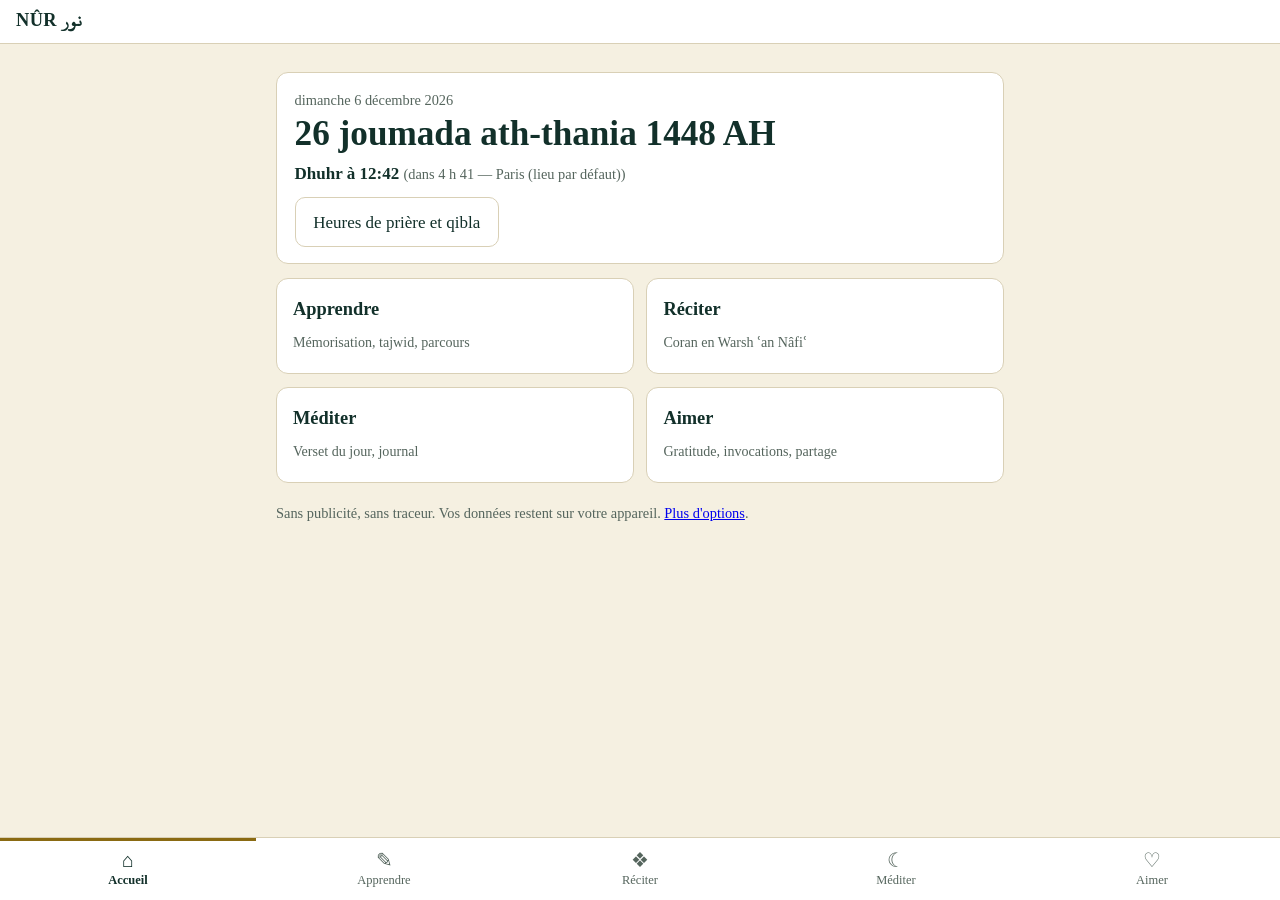
==== index.html @ 9623cd4d "Add files via upload" ====
<!DOCTYPE html>
<html lang="fr" data-theme="auto">
<head>
<meta charset="utf-8">
<meta name="viewport" content="width=device-width, initial-scale=1, viewport-fit=cover">
<title>NÛR — نور</title>
<meta name="description" content="NÛR : Coran en Warsh ʿan Nāfiʿ, heures de prière, mémorisation et dévotion. Sans publicité.">
<meta name="theme-color" content="#0B241D">
<link rel="manifest" href="manifest.webmanifest">
<link rel="icon" href="icon-192.png">
<link rel="apple-touch-icon" href="apple-touch-icon.png">
<meta name="apple-mobile-web-app-capable" content="yes">
<meta name="mobile-web-app-capable" content="yes">
<meta name="apple-mobile-web-app-title" content="NÛR">
<link rel="stylesheet" href="styles.css">
</head>
<body>
<a class="skip" href="#main">Aller au contenu</a>
<header class="top" id="top">
  <button class="iconbtn" id="back" aria-label="Retour" hidden>&#8592;</button>
  <h1 id="title">NÛR <span class="ar" aria-hidden="true">نور</span></h1>
  <span class="net" id="net" role="status"></span>
</header>
<main id="main" tabindex="-1"></main>
<nav class="tabs" id="tabs" aria-label="Navigation principale"></nav>
<div id="toast" role="status" aria-live="polite"></div>
<script src="prayer.js"></script>
<script src="app.js"></script>
</body>
</html>
---- styles.css ----
@font-face {
  font-family: "KFGQPC Warsh";
  src: url("KFGQPC-Warsh-Uthmanic.ttf") format("truetype");
  font-display: swap;
}
:root {
  --bg: #F5F0E1; --panel: #FFFFFF; --ink: #12302A; --muted: #55655D; --line: #D9D0B6;
  --accent: #0F4C3A; --gold: #8A6A12; --onaccent: #F5F0E1; --soft: #EDE6CE; --danger: #9B2C2C;
  --fs: 1;
  color-scheme: light dark;
}
@media (prefers-color-scheme: dark) {
  :root[data-theme="auto"] {
    --bg: #0B241D; --panel: #12372C; --ink: #F3EBD3; --muted: #A9B8AE; --line: #2B5A4A;
    --accent: #C9A24B; --gold: #C9A24B; --onaccent: #0B241D; --soft: #18443A; --danger: #F0A0A0;
  }
}
:root[data-theme="dark"] {
  --bg: #0B241D; --panel: #12372C; --ink: #F3EBD3; --muted: #A9B8AE; --line: #2B5A4A;
  --accent: #C9A24B; --gold: #C9A24B; --onaccent: #0B241D; --soft: #18443A; --danger: #F0A0A0;
}
:root[data-theme="contrast"] {
  --bg: #000; --panel: #000; --ink: #FFF; --muted: #E6E6E6; --line: #FFF;
  --accent: #FFD700; --gold: #FFD700; --onaccent: #000; --soft: #1A1A1A; --danger: #FF9090;
}
*, *::before, *::after { box-sizing: border-box; }
html { -webkit-text-size-adjust: 100%; scroll-padding-top: calc(env(safe-area-inset-top, 0px) + 64px); }
body {
  margin: 0; background: var(--bg); color: var(--ink);
  font-family: "Source Serif 4", Georgia, "Times New Roman", serif;
  font-size: calc(17px * var(--fs)); line-height: 1.6;
  padding-top: calc(env(safe-area-inset-top, 0px) + 56px);
  padding-bottom: calc(env(safe-area-inset-bottom, 0px) + 72px);
}
.skip { position: absolute; left: -999px; top: 0; background: var(--accent); color: var(--onaccent); padding: .6rem 1rem; z-index: 100; }
.skip:focus { left: 0; }
.top {
  position: fixed; top: 0; left: 0; right: 0; z-index: 20;
  display: flex; align-items: center; gap: .5rem;
  padding: calc(env(safe-area-inset-top, 0px) + .4rem) 1rem .4rem;
  background: var(--panel); border-bottom: 1px solid var(--line);
}
.top h1 { font-size: 1.15rem; margin: 0; flex: 1; font-weight: 600; letter-spacing: .02em; }
.top .ar, .ar { font-family: "KFGQPC Warsh", "Amiri", "Traditional Arabic", serif; }
.net { font-size: .75rem; color: var(--muted); }
.iconbtn { font: inherit; background: none; color: var(--ink); border: 1px solid var(--line); border-radius: 8px; min-width: 44px; min-height: 44px; cursor: pointer; font-size: 1.1rem; }
#main { max-width: 760px; margin: 0 auto; padding: 1rem 1rem 2rem; outline: none; }
.tabs {
  position: fixed; bottom: 0; left: 0; right: 0; z-index: 20; display: flex;
  background: var(--panel); border-top: 1px solid var(--line);
  padding-bottom: env(safe-area-inset-bottom, 0px);
}
.tabs a {
  flex: 1; text-align: center; text-decoration: none; color: var(--muted);
  padding: .55rem .2rem; font-size: .78rem; min-height: 56px; border-top: 3px solid transparent;
  display: flex; flex-direction: column; align-items: center; justify-content: center; gap: .1rem;
}
.tabs a .g { font-size: 1.25rem; line-height: 1; font-family: sans-serif; }
.tabs a[aria-current="page"] { color: var(--ink); font-weight: 700; border-top-color: var(--gold); }
a:focus-visible, button:focus-visible, input:focus-visible, select:focus-visible, textarea:focus-visible, summary:focus-visible, [tabindex]:focus-visible {
  outline: 3px solid var(--gold); outline-offset: 2px;
}
h2 { font-size: 1.5rem; margin: .2rem 0 .8rem; font-weight: 600; }
h3 { font-size: 1.15rem; margin: 1.4rem 0 .5rem; }
p { margin: .4rem 0 .8rem; }
.muted { color: var(--muted); font-size: .9rem; }
.card { background: var(--panel); border: 1px solid var(--line); border-radius: 12px; padding: 1rem 1.1rem; margin: 0 0 .9rem; }
.card h3:first-child { margin-top: 0; }
.callout { border-left: 4px solid var(--gold); background: var(--soft); padding: .7rem 1rem; border-radius: 0 8px 8px 0; margin: .9rem 0; font-size: .95rem; }
.callout.warn { border-left-color: var(--danger); }
.grid { display: grid; grid-template-columns: 1fr 1fr; gap: .8rem; }
@media (max-width: 420px) { .grid.keep { grid-template-columns: 1fr 1fr; } }
.tile { display: block; text-decoration: none; color: inherit; background: var(--panel); border: 1px solid var(--line); border-radius: 12px; padding: 1rem; min-height: 96px; }
.tile strong { display: block; font-size: 1.15rem; margin-bottom: .2rem; }
.tile span { color: var(--muted); font-size: .88rem; }
.btn { font: inherit; background: var(--accent); color: var(--onaccent); border: 0; border-radius: 10px; padding: .65rem 1.1rem; min-height: 44px; cursor: pointer; font-weight: 600; text-decoration: none; display: inline-block; }
.btn.alt { background: none; color: var(--ink); border: 1px solid var(--line); font-weight: 500; }
.btn.danger { background: none; color: var(--danger); border: 1px solid var(--danger); }
.btn:disabled { opacity: .5; cursor: not-allowed; }
.row { display: flex; gap: .6rem; flex-wrap: wrap; align-items: center; }
.row.between { justify-content: space-between; }
label.f { display: block; font-size: .9rem; color: var(--muted); margin: .9rem 0 .25rem; }
input[type=text], input[type=number], input[type=search], input[type=password], select, textarea {
  width: 100%; font: inherit; background: var(--bg); color: var(--ink);
  border: 1px solid var(--line); border-radius: 8px; padding: .6rem .7rem; min-height: 44px;
}
input[type=range] { width: 100%; }
.list { list-style: none; margin: 0; padding: 0; }
.list li a, .list li button.item {
  display: flex; align-items: center; gap: .8rem; width: 100%; text-align: left; font: inherit; color: inherit;
  text-decoration: none; background: var(--panel); border: 1px solid var(--line); border-radius: 10px;
  padding: .6rem .9rem; margin-bottom: .45rem; min-height: 52px; cursor: pointer;
}
.badge { display: inline-flex; align-items: center; justify-content: center; min-width: 2.1rem; height: 2.1rem; border: 1px solid var(--gold); color: var(--gold); border-radius: 999px; font-size: .85rem; flex: none; }
.list .nm { flex: 1; }
.list .nm small { display: block; color: var(--muted); font-size: .8rem; }
.list .ar { font-size: 1.35rem; }
.bar { height: 8px; background: var(--soft); border-radius: 4px; overflow: hidden; margin-top: .4rem; }
.bar > i { display: block; height: 100%; background: var(--gold); }
.pill { display: inline-block; border: 1px solid var(--line); border-radius: 999px; padding: .15rem .7rem; font-size: .8rem; color: var(--muted); }

/* Lecture du Coran */
.mushaf { font-family: "KFGQPC Warsh", "Amiri", serif; direction: rtl; text-align: justify; text-align-last: center; line-height: 2.5; font-size: calc(26px * var(--fs)); padding: 1rem .8rem; background: var(--panel); border: 1px solid var(--line); border-radius: 12px; }
.mushaf .v { cursor: pointer; border-radius: 6px; padding: 0 .1em; }
.mushaf .v:hover { background: var(--soft); }
.mushaf .v.sel { background: var(--soft); outline: 1px solid var(--gold); }
.mushaf .v.mem { color: var(--gold); }
.mushaf .v.bm::after { content: " \25C6"; font-size: .6em; color: var(--gold); }
.mushaf .hide { color: transparent; text-shadow: 0 0 10px var(--muted); user-select: none; }
.mushaf .first { color: var(--ink); text-shadow: none; }
.suraHead { text-align: center; font-family: "KFGQPC Warsh", "Amiri", serif; font-size: calc(30px * var(--fs)); border: 1px solid var(--gold); border-radius: 10px; padding: .5rem; margin: 0 0 .8rem; color: var(--gold); }
.basmala { text-align: center; direction: rtl; font-family: "KFGQPC Warsh", "Amiri", serif; font-size: calc(28px * var(--fs)); margin: .2rem 0 .6rem; }
.pageTag { direction: ltr; text-align: center; display: block; font-family: "Source Serif 4", serif; font-size: .75rem; color: var(--muted); margin: .6rem 0; }
.sheet { position: sticky; bottom: calc(env(safe-area-inset-bottom, 0px) + 64px); background: var(--panel); border: 1px solid var(--gold); border-radius: 12px; padding: .7rem; margin-top: .8rem; display: flex; gap: .5rem; flex-wrap: wrap; align-items: center; }

/* Prières */
.prayers { display: grid; gap: .5rem; }
.prayer { display: flex; justify-content: space-between; align-items: center; padding: .65rem .9rem; border: 1px solid var(--line); border-radius: 10px; background: var(--panel); }
.prayer.next { border-color: var(--gold); background: var(--soft); font-weight: 700; }
.prayer .t { font-variant-numeric: tabular-nums; font-size: 1.2rem; }
.big { font-size: 2.2rem; font-variant-numeric: tabular-nums; font-weight: 600; line-height: 1.1; }
.compass { width: 220px; height: 220px; margin: .5rem auto; position: relative; border: 2px solid var(--gold); border-radius: 50%; }
.compass .needle { position: absolute; left: 50%; top: 8%; width: 4px; height: 42%; background: var(--gold); transform-origin: 50% 100%; margin-left: -2px; border-radius: 2px; }
.compass .dot { position: absolute; left: 50%; top: 50%; width: 14px; height: 14px; margin: -7px; background: var(--gold); border-radius: 50%; }
.compass .n { position: absolute; left: 50%; top: 2px; transform: translateX(-50%); font-size: .8rem; color: var(--muted); }
table.month { width: 100%; border-collapse: collapse; font-size: .85rem; font-variant-numeric: tabular-nums; }
table.month th, table.month td { padding: .35rem .3rem; border-bottom: 1px solid var(--line); text-align: center; }
table.month tr.today { background: var(--soft); font-weight: 700; }
.scroll { overflow-x: auto; }

/* Compteurs / enfant */
.counter { text-align: center; }
.counter .num { font-size: 3.4rem; font-variant-numeric: tabular-nums; font-weight: 700; }
.tap { width: 100%; min-height: 130px; font-size: 1.3rem; border-radius: 16px; border: 2px solid var(--gold); background: var(--soft); color: var(--ink); cursor: pointer; font: inherit; font-weight: 700; touch-action: manipulation; }
.tap:active { transform: scale(.985); }
.stars { font-size: 2rem; color: var(--gold); text-align: center; min-height: 2.4rem; letter-spacing: .2em; }
.kid .mushaf { font-size: calc(36px * var(--fs)); }
#toast { position: fixed; left: 50%; transform: translateX(-50%); bottom: calc(env(safe-area-inset-bottom, 0px) + 84px); background: var(--ink); color: var(--bg); padding: .6rem 1rem; border-radius: 10px; z-index: 50; opacity: 0; pointer-events: none; transition: opacity .2s; max-width: 90vw; text-align: center; }
#toast.show { opacity: 1; }
[hidden] { display: none !important; }
@media (prefers-reduced-motion: reduce) { * { transition: none !important; animation: none !important; } }
@media print { .tabs, .top { display: none; } body { padding: 0; } }
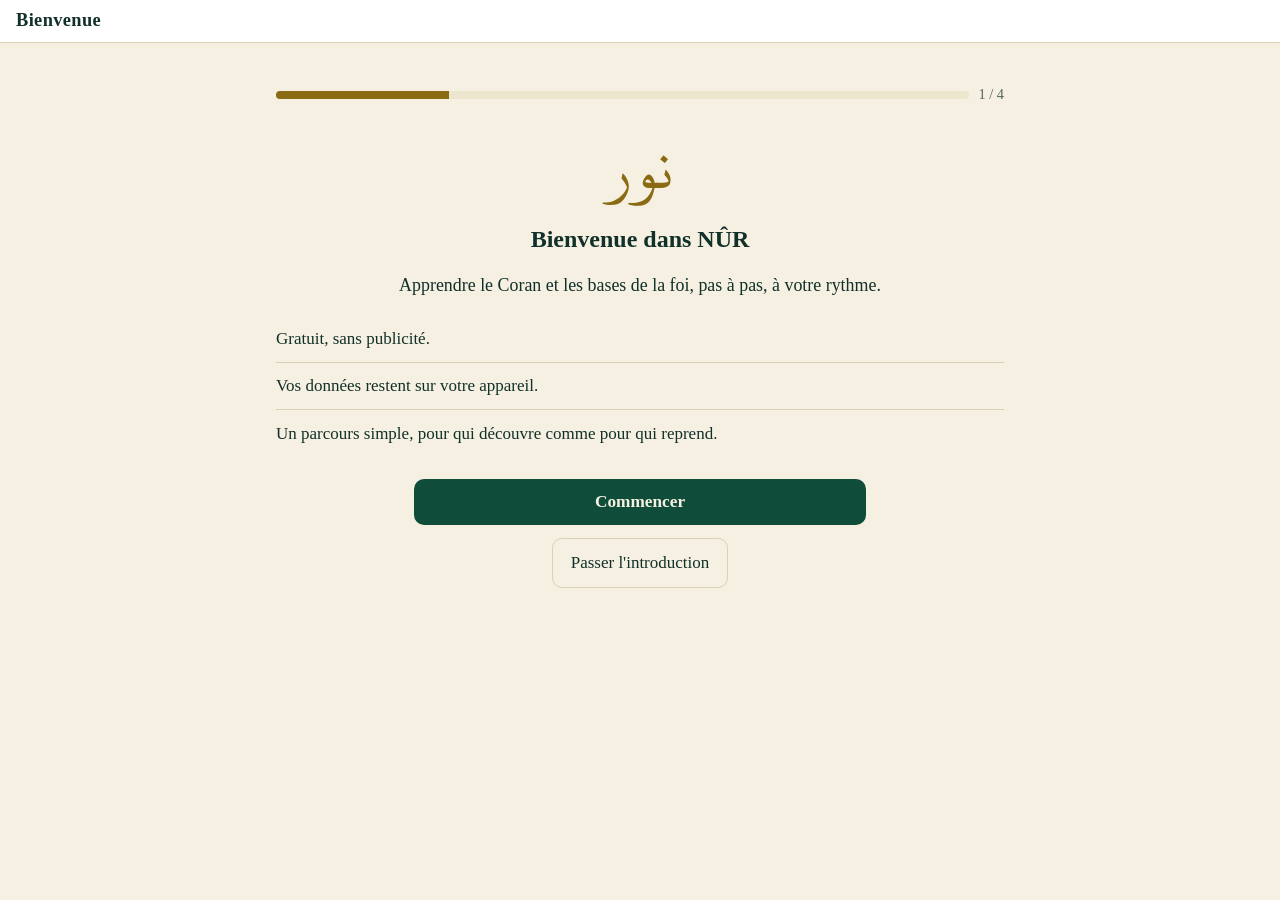
==== commit 6a7e9c75: "Phonétique sur tout le Coran, lecture en arabe seul, encart de don « en construction » - translit.js" ====
--- a/index.html
+++ b/index.html
@@ -25,6 +25,7 @@
 <nav class="tabs" id="tabs" aria-label="Navigation principale"></nav>
 <div id="toast" role="status" aria-live="polite"></div>
 <script src="prayer.js"></script>
+<script src="translit.js"></script>
 <script src="app.js"></script>
 </body>
 </html>
--- a/styles.css
+++ b/styles.css
@@ -140,3 +140,74 @@
 [hidden] { display: none !important; }
 @media (prefers-reduced-motion: reduce) { * { transition: none !important; animation: none !important; } }
 @media print { .tabs, .top { display: none; } body { padding: 0; } }
+
+/* v1.1 : lecture débutant, alphabet, niveaux */
+.vcard { background: var(--panel); border: 1px solid var(--line); border-radius: 12px; padding: .9rem 1rem; margin: 0 0 .8rem; }
+.vcard.done { border-color: var(--gold); }
+.ar-line { font-size: calc(30px * var(--fs)); line-height: 2.4; text-align: right; padding: .2rem 0; border: 0; background: none; }
+.ph { font-size: calc(1.05rem * var(--fs)); color: var(--gold); font-style: italic; margin: .2rem 0; word-spacing: .15em; }
+.trfr { margin: .3rem 0 .6rem; }
+.chk-flag { font-style: normal; font-size: .72rem; border: 1px solid var(--danger); color: var(--danger); border-radius: 999px; padding: 0 .5rem; margin-left: .4rem; }
+label.chk { display: inline-flex; align-items: center; gap: .4rem; min-height: 44px; font-size: .95rem; }
+.lgrid { display: grid; grid-template-columns: 1fr 1fr; gap: .6rem; }
+@media (max-width: 520px) { .lgrid { grid-template-columns: 1fr; } }
+.lcard { display: flex; gap: .8rem; align-items: center; background: var(--panel); border: 1px solid var(--line); border-radius: 12px; padding: .6rem .8rem; }
+.lcard .lg { font-size: 2.4rem; line-height: 1; min-width: 2.4rem; text-align: center; color: var(--gold); }
+ul.plain { list-style: none; padding: 0; margin: 0; }
+ul.plain li { padding: .35rem 0; border-bottom: 1px solid var(--line); }
+ul.plain li:last-child { border-bottom: 0; }
+.big2 { font-size: 1.8rem; margin-right: .5rem; display: inline-block; min-width: 3rem; }
+
+/* v1.2 : bienvenue, profils, objectifs du jour, khatm, parcours */
+.salut { font-size: 1.15rem; font-weight: 600; margin: 0 0 .6rem; }
+.steps { list-style: none; margin: .4rem 0 .8rem; padding: 0; counter-reset: st; }
+.steps li { counter-increment: st; }
+.steps li a { display: flex; align-items: center; gap: .7rem; padding: .5rem .1rem; border-bottom: 1px solid var(--line); text-decoration: none; color: inherit; min-height: 48px; }
+.steps li:last-child a { border-bottom: 0; }
+.steps li a::before { content: counter(st); display: inline-flex; align-items: center; justify-content: center; width: 1.9rem; height: 1.9rem; border-radius: 50%; border: 1px solid var(--gold); color: var(--gold); font-size: .85rem; flex: none; }
+.steps li.done a::before { content: "\2713"; background: var(--gold); color: var(--panel); }
+.steps li .pt { margin-left: auto; color: var(--muted); font-size: .85rem; white-space: nowrap; }
+.week { display: flex; gap: .35rem; margin-top: .7rem; }
+.week span { flex: 1; text-align: center; font-size: .75rem; color: var(--muted); border: 1px solid var(--line); border-radius: 8px; padding: .3rem 0; }
+.week span.on { border-color: var(--gold); background: var(--soft); color: var(--ink); font-weight: 700; }
+.week span.today { outline: 2px solid var(--gold); outline-offset: 1px; }
+.chips { display: flex; gap: .4rem; flex-wrap: wrap; margin: .6rem 0; }
+.chip { font: inherit; min-height: 44px; padding: .4rem .9rem; border-radius: 999px; border: 1px solid var(--line); background: var(--panel); color: var(--ink); cursor: pointer; }
+.chip.on { border-color: var(--gold); background: var(--soft); font-weight: 700; }
+.tile.wide { grid-column: 1 / -1; min-height: 0; margin-bottom: .9rem; }
+.tile.wide .bar { margin: .5rem 0 .3rem; }
+.ob { text-align: center; padding-top: .6rem; }
+.ob .obLogo { font-size: 4.2rem; color: var(--gold); line-height: 1.4; }
+.ob .lead, .lead { font-size: 1.12rem; }
+.ob ul.plain { text-align: left; margin: 1rem 0 1.4rem; }
+.ob ul.plain li { padding: .6rem 0; }
+.btn.big { font-size: 1.08rem; padding: .85rem 1.6rem; min-width: 62%; }
+.who { display: grid; grid-template-columns: 1fr 1fr; gap: .6rem; margin: .4rem 0 1rem; }
+.who button { font: inherit; min-height: 56px; border-radius: 12px; border: 1px solid var(--line); background: var(--panel); color: var(--ink); cursor: pointer; font-weight: 600; }
+.who button.sub { font-weight: 500; min-height: 48px; font-size: .95rem; }
+.who button[aria-pressed="true"] { border-color: var(--gold); background: var(--soft); outline: 2px solid var(--gold); }
+.prog { display: flex; align-items: center; gap: .6rem; margin: .1rem 0 1rem; }
+.prog .bar { flex: 1; margin: 0; }
+.mots { width: 100%; border-collapse: collapse; margin: .4rem 0; }
+.mots td { padding: .5rem .3rem; border-bottom: 1px solid var(--line); vertical-align: middle; }
+.mots td.a { font-family: "KFGQPC Warsh", "Amiri", "Traditional Arabic", serif; font-size: 1.7rem; direction: rtl; text-align: right; color: var(--gold); line-height: 1.7; }
+.mots small { display: block; color: var(--muted); font-size: .8rem; }
+.lesson p { font-size: 1.08rem; }
+.vline { border-bottom: 1px solid var(--line); padding: .3rem 0 .6rem; }
+.vline:last-child { border-bottom: 0; }
+.hq { margin: 0 0 .6rem; padding: 0 0 0 .9rem; border-left: 4px solid var(--gold); font-size: 1.2rem; line-height: 1.5; }
+.flashA { font-size: 2.5rem; color: var(--gold); line-height: 1.9; }
+.qz fieldset { border: 1px solid var(--line); border-radius: 12px; padding: .6rem .9rem .4rem; margin: 0 0 .8rem; background: var(--panel); min-width: 0; }
+.qz legend { font-weight: 600; padding: 0 .3rem; }
+.qz label { display: flex; align-items: center; gap: .6rem; min-height: 44px; }
+.qz .ok { color: var(--gold); font-weight: 700; font-size: .85rem; }
+.qz .ko { color: var(--danger); font-size: .85rem; }
+.flash { min-height: 230px; display: flex; flex-direction: column; align-items: center; justify-content: center; gap: .3rem; text-align: center; cursor: pointer; width: 100%; font: inherit; color: inherit; }
+.flash .a { font-family: "KFGQPC Warsh", "Amiri", "Traditional Arabic", serif; font-size: 3rem; color: var(--gold); direction: rtl; line-height: 1.7; }
+.list li.locked a { opacity: .55; }
+details.card > summary { cursor: pointer; min-height: 32px; }
+details.card ol { margin: .5rem 0 0; padding-left: 1.3rem; }
+
+/* phonétique sous chaque verset dans la lecture continue (espace enfant) */
+.mushaf .phx { display: block; direction: ltr; text-align: left; text-align-last: left; font-family: "Source Serif 4", Georgia, "Times New Roman", serif; font-size: calc(1rem * var(--fs)); line-height: 1.5; margin: 0 0 .7rem; }
+.ph { overflow-wrap: anywhere; }
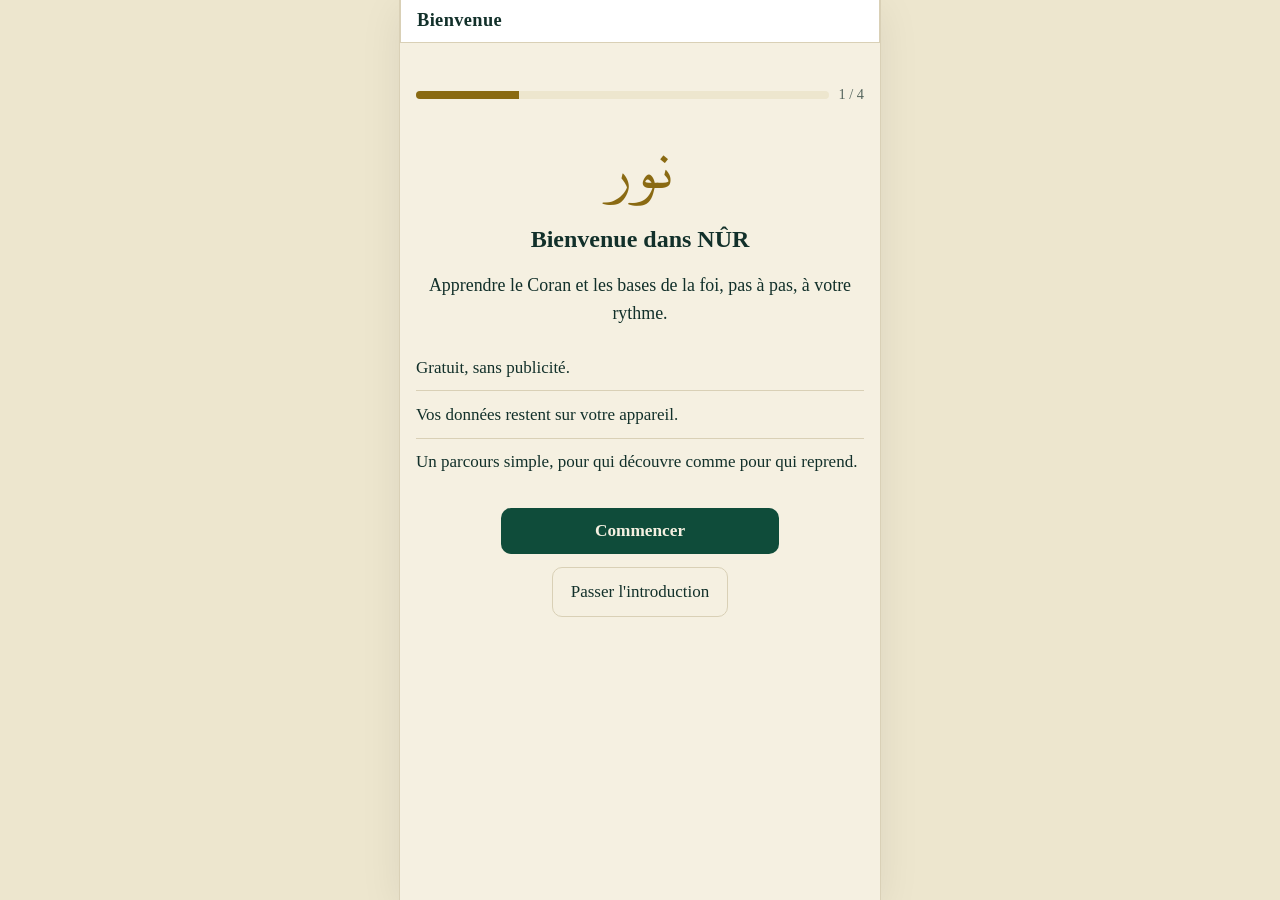
==== commit 76346482: "NÛR 1.2.2 : même affichage sur ordinateur et téléphone, compteur de points, phonétique dans « Récite" ====
--- a/index.html
+++ b/index.html
@@ -19,6 +19,7 @@
 <header class="top" id="top">
   <button class="iconbtn" id="back" aria-label="Retour" hidden>&#8592;</button>
   <h1 id="title">NÛR <span class="ar" aria-hidden="true">نور</span></h1>
+  <a class="pts" id="pts" href="#/parcours" hidden></a>
   <span class="net" id="net" role="status"></span>
 </header>
 <main id="main" tabindex="-1"></main>
--- a/styles.css
+++ b/styles.css
@@ -44,7 +44,7 @@
 .top .ar, .ar { font-family: "KFGQPC Warsh", "Amiri", "Traditional Arabic", serif; }
 .net { font-size: .75rem; color: var(--muted); }
 .iconbtn { font: inherit; background: none; color: var(--ink); border: 1px solid var(--line); border-radius: 8px; min-width: 44px; min-height: 44px; cursor: pointer; font-size: 1.1rem; }
-#main { max-width: 760px; margin: 0 auto; padding: 1rem 1rem 2rem; outline: none; }
+#main { max-width: 480px; margin: 0 auto; padding: 1rem 1rem 2rem; outline: none; }
 .tabs {
   position: fixed; bottom: 0; left: 0; right: 0; z-index: 20; display: flex;
   background: var(--panel); border-top: 1px solid var(--line);
@@ -69,7 +69,7 @@
 .callout { border-left: 4px solid var(--gold); background: var(--soft); padding: .7rem 1rem; border-radius: 0 8px 8px 0; margin: .9rem 0; font-size: .95rem; }
 .callout.warn { border-left-color: var(--danger); }
 .grid { display: grid; grid-template-columns: 1fr 1fr; gap: .8rem; }
-@media (max-width: 420px) { .grid.keep { grid-template-columns: 1fr 1fr; } }
+
 .tile { display: block; text-decoration: none; color: inherit; background: var(--panel); border: 1px solid var(--line); border-radius: 12px; padding: 1rem; min-height: 96px; }
 .tile strong { display: block; font-size: 1.15rem; margin-bottom: .2rem; }
 .tile span { color: var(--muted); font-size: .88rem; }
@@ -150,7 +150,7 @@
 .chk-flag { font-style: normal; font-size: .72rem; border: 1px solid var(--danger); color: var(--danger); border-radius: 999px; padding: 0 .5rem; margin-left: .4rem; }
 label.chk { display: inline-flex; align-items: center; gap: .4rem; min-height: 44px; font-size: .95rem; }
 .lgrid { display: grid; grid-template-columns: 1fr 1fr; gap: .6rem; }
-@media (max-width: 520px) { .lgrid { grid-template-columns: 1fr; } }
+.lgrid { grid-template-columns: 1fr; }
 .lcard { display: flex; gap: .8rem; align-items: center; background: var(--panel); border: 1px solid var(--line); border-radius: 12px; padding: .6rem .8rem; }
 .lcard .lg { font-size: 2.4rem; line-height: 1; min-width: 2.4rem; text-align: center; color: var(--gold); }
 ul.plain { list-style: none; padding: 0; margin: 0; }
@@ -211,3 +211,16 @@
 /* phonétique sous chaque verset dans la lecture continue (espace enfant) */
 .mushaf .phx { display: block; direction: ltr; text-align: left; text-align-last: left; font-family: "Source Serif 4", Georgia, "Times New Roman", serif; font-size: calc(1rem * var(--fs)); line-height: 1.5; margin: 0 0 .7rem; }
 .ph { overflow-wrap: anywhere; }
+
+/* Même présentation sur ordinateur que sur téléphone : une colonne de la largeur d'un téléphone, centrée. */
+.top, .tabs { max-width: 480px; margin-left: auto; margin-right: auto; }
+#toast { max-width: min(440px, calc(100vw - 2rem)); }
+@media (min-width: 481px) {
+  html { background: var(--soft); }
+  body { max-width: 480px; margin: 0 auto; min-height: 100vh; box-shadow: 0 0 0 1px var(--line), 0 8px 40px rgba(0, 0, 0, .08); }
+  .top, .tabs { border-left: 1px solid var(--line); border-right: 1px solid var(--line); }
+}
+/* compteur de points dans la barre du haut */
+.pts { text-decoration: none; color: var(--ink); border: 1px solid var(--gold); background: var(--soft); border-radius: 999px; padding: .35rem .75rem; font-size: .85rem; font-weight: 700; white-space: nowrap; min-height: 36px; display: inline-flex; align-items: center; }
+.top h1 { min-width: 0; overflow: hidden; text-overflow: ellipsis; white-space: nowrap; }
+.ptsline { font-size: .95rem; }
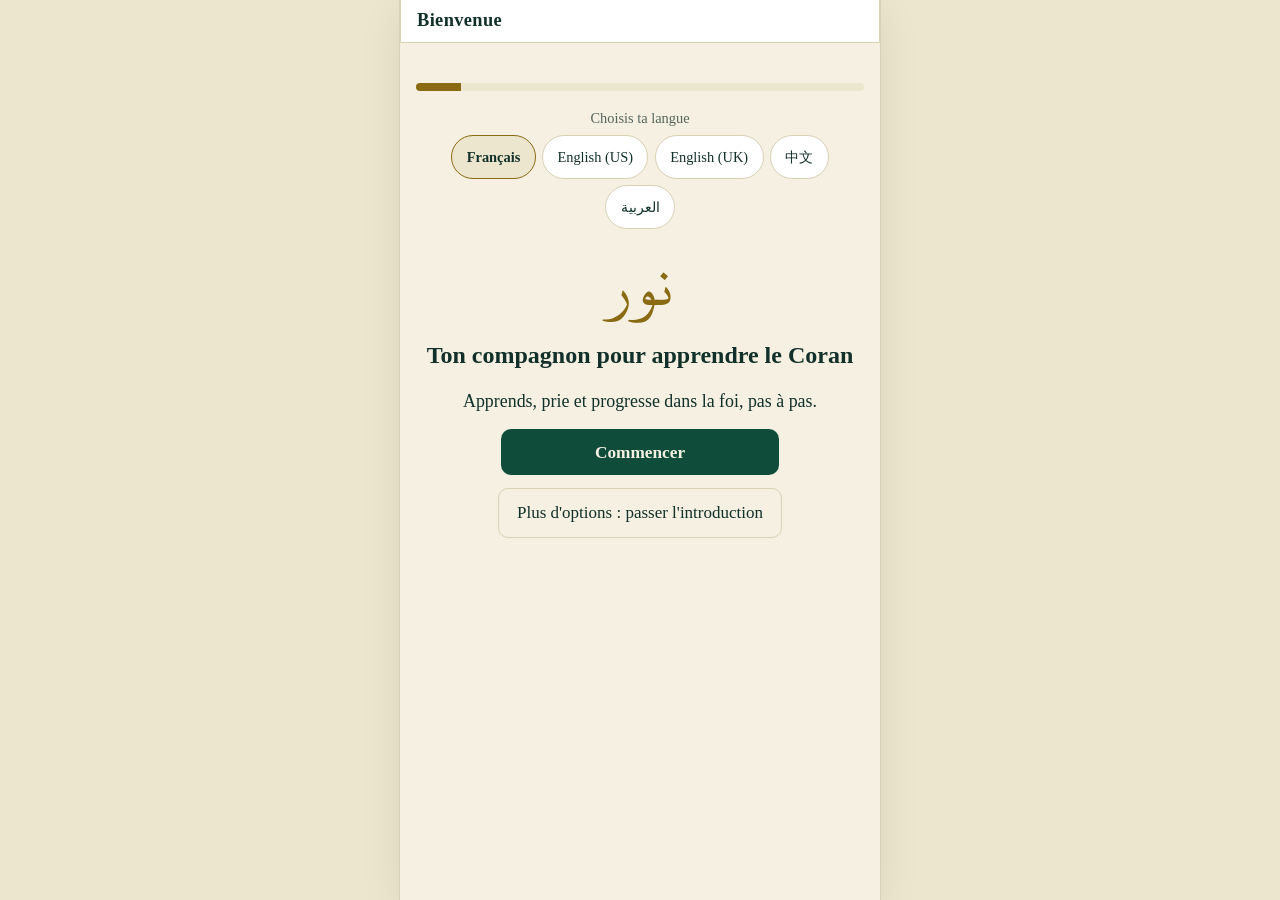
==== commit cd61ccc6: "NÛR 1.6.0 : guides, hors ligne, mémorisation, femme, jeûne, zakât, traduction intégrale Lot 1 - Guid" ====
--- a/index.html
+++ b/index.html
@@ -27,6 +27,7 @@
 <div id="toast" role="status" aria-live="polite"></div>
 <script src="prayer.js"></script>
 <script src="translit.js"></script>
+<script src="contenus.js"></script>
 <script src="app.js"></script>
 </body>
 </html>
--- a/styles.css
+++ b/styles.css
@@ -224,3 +224,234 @@
 .pts { text-decoration: none; color: var(--ink); border: 1px solid var(--gold); background: var(--soft); border-radius: 999px; padding: .35rem .75rem; font-size: .85rem; font-weight: 700; white-space: nowrap; min-height: 36px; display: inline-flex; align-items: center; }
 .top h1 { min-width: 0; overflow: hidden; text-overflow: ellipsis; white-space: nowrap; }
 .ptsline { font-size: .95rem; }
+
+/* lecteur : réglages sur une ligne, progression groupée */
+.modeRow { display: grid; grid-template-columns: 1fr auto auto; gap: .5rem; align-items: center; margin: .7rem 0 .2rem; }
+.modeRow select { width: 100%; max-width: none; margin: 0; }
+.modeRow .btn { padding-left: .8rem; padding-right: .8rem; }
+.prog2 .bar { margin: .5rem 0 .4rem; }
+.ptsline { margin: .2rem 0 0; font-size: .92rem; }
+.basmalaPh { text-align: center; margin: -.3rem 0 .9rem; }
+.vcard.lu { border-left: 4px solid var(--gold); }
+
+/* ================= v1.3 : structure reprise de MAARIFA ================= */
+.plain-link, .plain-link:hover { color: inherit; text-decoration: none; display: block; }
+.arr { font-family: sans-serif; color: var(--gold); font-weight: 700; }
+.phead { margin: .2rem 0 .8rem; gap: .5rem; }
+.phead .row { gap: .4rem; }
+a.iconbtn { display: inline-flex; align-items: center; justify-content: center; color: var(--ink); }
+.iconbtn svg, .ib svg { display: block; }
+.center { text-align: center; }
+.small.btn { min-height: 36px; padding: .3rem .8rem; font-size: .85rem; }
+/* en-tête Quotidien */
+.qhead { display: flex; align-items: center; gap: .8rem; margin: .2rem 0 .9rem; }
+.avatar { width: 48px; height: 48px; border-radius: 50%; background: var(--accent); color: var(--onaccent); display: inline-flex; align-items: center; justify-content: center; font-weight: 700; font-size: 1.2rem; text-decoration: none; flex: none; }
+.avatar.big { width: 64px; height: 64px; font-size: 1.6rem; }
+.salutM { font-size: 1.15rem; font-weight: 700; }
+.lieu { display: inline-flex; align-items: center; gap: .25rem; text-decoration: none; }
+/* carte principale (prochaine prière, continuer la lecture) */
+.hero { display: block; background: var(--accent); color: var(--onaccent); border-radius: 16px; padding: 1rem 1.1rem; margin: 0 0 .9rem; text-decoration: none; }
+.hero.center { text-align: center; }
+.hero .hl { font-size: .85rem; opacity: .85; }
+.hero .hn { font-size: 1.35rem; font-weight: 700; letter-spacing: .02em; }
+.hero .ht { font-size: 2rem; font-weight: 700; line-height: 1.1; }
+.hero .hbig { font-size: 3rem; font-weight: 700; line-height: 1.1; }
+.hero .hr { text-align: right; }
+.hchip { display: inline-flex; align-items: center; gap: .3rem; border-radius: 999px; padding: .3rem .75rem; background: rgba(255,255,255,.14); color: inherit; font-size: .85rem; text-decoration: none; min-height: 32px; }
+.hchip.light { background: var(--soft); color: var(--ink); }
+.chips3 { display: grid; grid-template-columns: repeat(3, 1fr); gap: .5rem; margin: .8rem 0 .2rem; }
+.chips3 div { background: var(--soft); color: var(--ink); border-radius: 12px; padding: .4rem .5rem; text-align: center; }
+.hero .chips3 div { background: rgba(255,255,255,.14); color: var(--onaccent); }
+.chips3 span { display: block; font-size: .75rem; opacity: .8; }
+.chips3 b { font-size: 1rem; }
+/* prières à marquer */
+.pchips { display: grid; grid-template-columns: repeat(5, 1fr); gap: .35rem; margin: .6rem 0 0; }
+.pchip { font: inherit; font-size: .78rem; min-height: 48px; border-radius: 10px; border: 1px solid var(--line); background: var(--panel); color: var(--ink); cursor: pointer; display: flex; flex-direction: column; align-items: center; justify-content: center; gap: .2rem; padding: .2rem; }
+.pchip i { width: 14px; height: 14px; border-radius: 50%; border: 2px solid var(--gold); display: block; }
+.pchip.on { background: var(--soft); border-color: var(--gold); font-weight: 700; }
+.pchip.on i { background: var(--gold); }
+/* explorer : trois tuiles */
+.tiles3 { display: grid; grid-template-columns: repeat(3, 1fr); gap: .5rem; margin-top: .6rem; }
+.t3 { background: var(--soft); border-radius: 12px; padding: .6rem; text-decoration: none; color: var(--ink); min-height: 76px; display: flex; flex-direction: column; justify-content: space-between; }
+.t3 b { font-size: .95rem; }
+.t3 span { font-size: .8rem; color: var(--muted); }
+/* objectifs du jour */
+.stepsM { list-style: none; margin: .6rem 0 .8rem; padding: 0; }
+.stepsM a { display: flex; align-items: center; gap: .6rem; padding: .45rem 0; text-decoration: none; color: inherit; min-height: 44px; border-bottom: 1px solid var(--line); }
+.stepsM li:last-child a { border-bottom: 0; }
+.stepsM .nb { width: 1.7rem; height: 1.7rem; border-radius: 50%; background: var(--gold); color: var(--panel); display: inline-flex; align-items: center; justify-content: center; font-size: .85rem; font-weight: 700; flex: none; }
+.stepsM li.done .nb { background: var(--accent); color: var(--onaccent); }
+.stepsM li.done span:nth-child(2) { text-decoration: line-through; color: var(--muted); }
+.stepsM .pt { margin-left: auto; color: var(--muted); font-size: .85rem; }
+/* cartes à interrupteur */
+.tcard { display: flex; align-items: center; justify-content: space-between; gap: .8rem; width: 100%; font: inherit; color: inherit; text-align: left; background: var(--panel); border: 1px solid var(--line); border-radius: 12px; padding: .75rem 1rem; margin: 0 0 .6rem; min-height: 56px; cursor: pointer; }
+.tcard small { display: block; color: var(--muted); font-size: .85rem; }
+.tcard.soon { opacity: .65; cursor: default; }
+.sw { appearance: none; -webkit-appearance: none; width: 48px; height: 28px; border-radius: 999px; background: var(--line); position: relative; flex: none; cursor: pointer; margin: 0; }
+.sw::after { content: ""; position: absolute; top: 3px; left: 3px; width: 22px; height: 22px; border-radius: 50%; background: #fff; transition: left .15s; box-shadow: 0 1px 2px rgba(0,0,0,.2); }
+.sw:checked { background: var(--accent); }
+.sw:checked::after { left: 23px; }
+.sw:disabled { opacity: .5; }
+/* prière */
+.datenav { display: grid; grid-template-columns: auto 1fr auto; align-items: center; gap: .5rem; text-align: center; margin: .9rem 0 .6rem; }
+.plist { display: grid; gap: .45rem; }
+.prow { display: grid; grid-template-columns: auto 1fr auto; align-items: center; gap: .7rem; background: var(--panel); border: 1px solid var(--line); border-radius: 12px; padding: .35rem .9rem .35rem .4rem; min-height: 56px; }
+.prow.next { background: var(--soft); border-color: var(--gold); font-weight: 700; }
+.prow .t { font-size: 1.1rem; font-variant-numeric: tabular-nums; }
+.bell { font: inherit; width: 44px; height: 44px; border-radius: 10px; border: 0; background: none; color: var(--muted); cursor: pointer; display: inline-flex; align-items: center; justify-content: center; }
+.bell.on { color: var(--gold); }
+.linkcard { display: flex; justify-content: space-between; align-items: center; gap: .6rem; text-decoration: none; color: inherit; margin-top: .9rem; background: var(--soft); }
+.seg { display: flex; gap: .2rem; overflow-x: auto; border-bottom: 1px solid var(--line); margin-bottom: .7rem; }
+.seg button { font: inherit; background: none; border: 0; border-bottom: 3px solid transparent; padding: .5rem .7rem; min-height: 44px; color: var(--muted); cursor: pointer; white-space: nowrap; }
+.seg button[aria-selected="true"] { color: var(--ink); font-weight: 700; border-bottom-color: var(--gold); }
+.fiche { background: var(--accent); color: var(--onaccent); border-radius: 14px; padding: 1rem; margin-bottom: .9rem; }
+.fiche h4 { margin: .8rem 0 .3rem; font-size: 1rem; }
+.fiche .rk { display: flex; justify-content: space-between; gap: .6rem; background: rgba(255,255,255,.12); border-radius: 10px; padding: .55rem .8rem; margin: .3rem 0; font-size: .95rem; }
+.fiche .rk span { opacity: .85; font-size: .85rem; text-align: right; }
+.fiche .muted { color: inherit; opacity: .8; }
+.reco a { font-weight: 700; color: var(--accent); }
+.card.soft { background: var(--soft); }
+.invrow { display: flex; align-items: center; justify-content: space-between; gap: .8rem; background: var(--panel); border: 1px solid var(--line); border-radius: 12px; padding: .7rem .9rem; margin-bottom: .6rem; }
+.ar.small { font-size: 1.4rem; text-align: left; }
+.ring { --p: 0; flex: none; width: 74px; height: 74px; border-radius: 50%; border: 0; cursor: pointer; font: inherit; font-size: .85rem; font-weight: 700; color: var(--ink);
+  background: radial-gradient(closest-side, var(--panel) 78%, transparent 80% 100%), conic-gradient(var(--gold) calc(var(--p) * 1%), var(--line) 0); }
+/* feuille modale */
+.mwrap { position: fixed; inset: 0; background: rgba(0,0,0,.35); z-index: 50; display: flex; align-items: flex-end; justify-content: center; }
+.msheet { background: var(--bg); width: 100%; max-width: 480px; max-height: 85vh; overflow: auto; border-radius: 18px 18px 0 0; padding: 1rem 1rem calc(env(safe-area-inset-bottom, 0px) + 1rem); }
+.seg2 { display: grid; grid-template-columns: 1fr 1fr; background: var(--soft); border-radius: 12px; padding: .25rem; margin: .8rem 0; }
+.seg2 button, .seg3 button { font: inherit; border: 0; background: none; border-radius: 10px; min-height: 40px; cursor: pointer; color: var(--ink); }
+.seg2 button[aria-selected="true"], .seg3 button[aria-pressed="true"] { background: var(--accent); color: var(--onaccent); font-weight: 700; }
+.seg3 { display: inline-grid; grid-template-columns: 1fr 1fr; background: var(--soft); border-radius: 12px; padding: .2rem; min-width: 150px; }
+/* Coran */
+.hero.cont .ar { font-size: 1.4rem; }
+.hero .two { display: grid; grid-template-columns: 1fr 1fr; gap: .6rem; margin-top: .7rem; }
+.hero .two > div { background: rgba(255,255,255,.12); border-radius: 10px; padding: .5rem .6rem; font-size: .9rem; }
+.hero .bar { background: rgba(255,255,255,.25); margin: .35rem 0 0; }
+.sgrid { display: grid; grid-template-columns: repeat(3, 1fr); gap: .5rem; }
+.scard { position: relative; display: flex; flex-direction: column; gap: .15rem; background: var(--panel); border: 1px solid var(--line); border-radius: 12px; padding: 1.7rem .55rem .55rem; text-decoration: none; color: var(--ink); min-height: 112px; }
+.scard b { font-size: .88rem; line-height: 1.25; }
+.scard small { color: var(--muted); font-size: .75rem; line-height: 1.2; }
+.scard .nv { margin-top: auto; font-size: .78rem; color: var(--muted); }
+.scard .ck { position: absolute; top: .45rem; left: .55rem; width: 18px; height: 18px; border-radius: 50%; border: 1.5px solid var(--line); font-size: .7rem; display: flex; align-items: center; justify-content: center; }
+.scard.done { border-color: var(--gold); }
+.scard.done .ck { background: var(--gold); color: var(--panel); border-color: var(--gold); }
+.scard[hidden] { display: none; }
+.vcard .vrow { display: flex; align-items: center; gap: .25rem; margin-top: .5rem; border-top: 1px solid var(--line); padding-top: .4rem; }
+.vrow .sp { flex: 1; }
+.vpill { font: inherit; font-size: .85rem; border: 1px solid var(--line); border-radius: 999px; background: var(--panel); color: var(--muted); padding: .2rem .7rem; min-height: 36px; cursor: pointer; }
+.vpill.on { border-color: var(--gold); color: var(--gold); background: var(--soft); font-weight: 700; }
+.ib { font: inherit; width: 40px; height: 40px; border-radius: 10px; border: 0; background: none; color: var(--ink); display: inline-flex; align-items: center; justify-content: center; cursor: pointer; }
+.ib[aria-pressed="true"] { color: var(--gold); }
+.vcard.bsm { text-align: center; }
+.vcard.bsm .ph { text-align: center; }
+.viewtog { position: sticky; bottom: calc(env(safe-area-inset-bottom, 0px) + 72px); margin: .8rem auto 0; width: max-content; display: flex; gap: .2rem; background: var(--ink); border-radius: 999px; padding: .25rem; z-index: 5; }
+.viewtog button { font: inherit; width: 48px; height: 40px; border-radius: 999px; border: 0; background: none; color: var(--bg); cursor: pointer; display: inline-flex; align-items: center; justify-content: center; }
+.viewtog button[aria-pressed="true"] { background: var(--gold); color: var(--ink); }
+/* Apprendre */
+.lead2 { font-size: 1.15rem; font-weight: 600; margin: .4rem 0 .1rem; }
+.chipsH { display: flex; flex-wrap: wrap; gap: .4rem; margin: .5rem 0 .4rem; }
+.chipsH .chip { text-decoration: none; display: inline-flex; align-items: center; font-size: .88rem; }
+.hscroll { display: grid; grid-auto-flow: column; grid-auto-columns: 72%; gap: .6rem; overflow-x: auto; scroll-snap-type: x mandatory; padding-bottom: .4rem; margin-bottom: .6rem; }
+.ccard { scroll-snap-align: start; display: flex; flex-direction: column; gap: .3rem; background: var(--panel); border: 1px solid var(--line); border-radius: 14px; padding: .8rem .9rem; text-decoration: none; color: var(--ink); min-height: 120px; }
+.ccard.cbig { background: var(--accent); color: var(--onaccent); min-height: 150px; margin-bottom: .8rem; }
+.ccard.cbig .muted2, .ccard.cbig .dur { color: inherit; opacity: .85; }
+.ccard b { font-size: 1.02rem; line-height: 1.3; }
+.ccard .dur { font-size: .8rem; color: var(--muted); }
+.muted2 { font-size: .85rem; color: var(--muted); margin-top: auto; }
+.ccard.locked { opacity: .55; }
+.ccard.done { border-color: var(--gold); }
+.pill.gold { border-color: var(--gold); background: var(--soft); color: var(--ink); text-decoration: none; font-weight: 700; }
+/* Plus et Profil */
+.fcard { display: block; background: var(--panel); border: 1px solid var(--line); border-left: 4px solid var(--gold); border-radius: 12px; padding: .8rem 1rem; margin: 0 0 .6rem; text-decoration: none; color: var(--ink); }
+.fcard > span { display: block; color: var(--muted); font-size: .9rem; margin-top: .2rem; }
+.fcard .pill { margin-left: .3rem; font-size: .75rem; }
+.lcardM { display: flex; justify-content: space-between; align-items: center; gap: .6rem; background: var(--panel); border: 1px solid var(--line); border-radius: 12px; padding: .7rem 1rem; margin: 0 0 .5rem; min-height: 52px; text-decoration: none; color: var(--ink); }
+.lcardM.danger span:first-child { color: var(--danger); }
+.card.gold { background: var(--soft); border-color: var(--gold); }
+.appid code { font-size: .75rem; word-break: break-all; }
+/* premier lancement */
+.obGlyph { font-size: 4rem; color: var(--gold); line-height: 1.3; margin: 1rem 0 .3rem; font-family: serif; }
+.proj { list-style: none; padding: 0; margin: 1rem 0; text-align: left; }
+.proj li { background: var(--accent); color: var(--onaccent); border-radius: 12px; padding: .8rem 1rem; margin-bottom: .5rem; }
+.proj b { color: var(--gold); font-size: 1.2rem; }
+.bigin { font-size: 1.6rem; text-align: center; margin: 1.2rem 0; }
+.ob .prog { align-items: center; }
+.cardprev { width: 100%; height: auto; border-radius: 12px; margin: .8rem 0; border: 1px solid var(--line); }
+.scanv { width: 100%; border-radius: 12px; margin: .6rem 0; background: #000; }
+.row.plain-link { display: flex; }
+
+/* v1.4 : lecteur audio, coches, qibla */
+.laychk { display: flex; gap: .8rem; flex-wrap: wrap; }
+.trfr { margin: .35rem 0 0; font-size: calc(1rem * var(--fs)); line-height: 1.5; }
+.vcard.playing { border-color: var(--gold); box-shadow: 0 0 0 2px var(--gold) inset; }
+.pbar { position: fixed; left: 0; right: 0; margin: 0 auto; max-width: 480px; bottom: calc(env(safe-area-inset-bottom, 0px) + 60px); z-index: 25; display: flex; align-items: center; gap: .2rem; background: var(--ink); color: var(--bg); padding: .4rem .6rem; border-radius: 14px 14px 0 0; }
+.pbar .pinfo { flex: 1; min-width: 0; display: flex; flex-direction: column; font-size: .85rem; line-height: 1.25; }
+.pbar .pinfo span { opacity: .8; }
+.pbar .ib { color: var(--bg); font-size: 1.05rem; }
+.pbar .ib.big { background: var(--gold); color: var(--ink); border-radius: 50%; }
+body:has(.pbar) #main { padding-bottom: 5rem; }
+.hadp { background: var(--soft); }
+.qdeg { font-size: 3.2rem; font-weight: 700; color: var(--accent); line-height: 1.1; }
+.rose { position: relative; width: 240px; height: 240px; margin: 1rem auto .5rem; border-radius: 50%; border: 2px solid var(--gold); background: var(--panel); transition: transform .15s linear; }
+.rose .tk { position: absolute; inset: 0; display: block; }
+.rose .tk i { position: absolute; left: 50%; top: 4px; transform: translateX(-50%); font-style: normal; font-size: .72rem; color: var(--muted); font-weight: 700; }
+.rose .qneedle { position: absolute; left: 50%; top: 12%; width: 6px; height: 38%; margin-left: -3px; background: var(--accent); border-radius: 3px; transform-origin: 50% 100%; }
+.rose .qneedle b { position: absolute; top: -1.6rem; left: 50%; transform: translateX(-50%); font-size: .75rem; color: var(--accent); white-space: nowrap; }
+.rose .dot { position: absolute; left: 50%; top: 50%; width: 16px; height: 16px; margin: -8px; background: var(--gold); border-radius: 50%; }
+
+/* v1.5 : langues */
+.langs { margin: .3rem 0 .6rem; justify-content: center; }
+.langs .chip { cursor: pointer; font: inherit; font-size: .9rem; }
+.chip.on { border-color: var(--gold); background: var(--soft); font-weight: 700; }
+.ph { direction: ltr; unicode-bidi: isolate; }
+[dir="rtl"] .ph { text-align: left; }
+[dir="rtl"] .trfr { text-align: right; }
+[dir="rtl"] .arr { display: inline-block; transform: scaleX(-1); }
+[dir="rtl"] .stepsM .pt { margin-left: 0; margin-right: auto; }
+:lang(zh-CN) body, [lang="zh-CN"] { font-family: "Source Serif 4", "Noto Serif SC", "Songti SC", "SimSun", serif; }
+/* lien d'évitement sans débordement horizontal (indispensable en arabe, de droite à gauche) */
+.skip { left: 0; right: auto; transform: translateY(-150%); }
+.skip:focus { transform: none; }
+html, body { overflow-x: hidden; }
+
+/* ---------- v1.6 : guides, hors ligne, révision, jeûne, zakât ---------- */
+.grid2 { display: grid; grid-template-columns: repeat(auto-fit, minmax(240px, 1fr)); gap: .8rem; }
+.grid2 > .card { margin: 0; }
+ul.dots { list-style: disc; padding-left: 1.2rem; }
+[dir="rtl"] ul.dots { padding-left: 0; padding-right: 1.2rem; }
+ul.dots li { margin: .25rem 0; }
+.small { font-size: .85rem; }
+.btn.small { padding: .35rem .8rem; font-size: .9rem; min-height: 36px; }
+.pill.st-ob { border-color: var(--gold); color: var(--ink); font-weight: 700; }
+.pill.st-su { border-color: var(--green, #1f6f5b); color: var(--ink); }
+.pill.st-re { border-style: dashed; }
+.pill.big { font-size: 1.2rem; padding: .3rem 1rem; }
+.formule { background: var(--panel); border: 1px solid var(--line); border-radius: 12px; padding: .7rem .9rem; margin: .5rem 0; }
+.formule .ar-line { font-size: 1.5rem; line-height: 2.1; }
+.formule .sens { margin-top: .3rem; }
+ol.guide { list-style: none; padding: 0; margin: .5rem 0; }
+ol.guide > li { background: var(--panel); border: 1px solid var(--line); border-radius: 12px; padding: .7rem .9rem; margin: 0 0 .6rem; }
+ol.guide > li p { margin: .35rem 0; }
+table.rk5 td:nth-child(2) { text-align: center; font-weight: 700; }
+dl.gloss { margin: .6rem 0; }
+dl.gloss .gi { border-bottom: 1px solid var(--line); padding: .55rem 0; }
+dl.gloss dt { margin: 0; }
+dl.gloss dt .ar { font-size: 1.15rem; color: var(--gold); margin-left: .4rem; }
+dl.gloss dd { margin: .2rem 0 0; color: var(--muted); }
+.jgrid { display: grid; grid-template-columns: repeat(6, 1fr); gap: .35rem; margin: .5rem 0; }
+.jd { min-height: 40px; border-radius: 10px; border: 1px solid var(--line); background: var(--panel); color: var(--ink); font: inherit; cursor: pointer; }
+.jd.on { background: var(--gold); color: #1b1405; border-color: var(--gold); font-weight: 700; }
+.jd.today { outline: 2px solid var(--gold); outline-offset: 1px; }
+.zres { margin-top: .8rem; }
+.zres .rk, .card .rk { background: var(--soft); }
+.rk.big b { font-size: 1.25rem; }
+.audrow { padding: .55rem .8rem; }
+.audrow small { display: block; }
+.vcard.rev .btn { margin-top: .4rem; }
+.lcard .ib { margin-left: auto; }
+[dir="rtl"] .lcard .ib { margin-left: 0; margin-right: auto; }
+#say { margin-left: auto; }
+[dir="rtl"] #say { margin-left: 0; margin-right: auto; }
+.card input[inputmode], .card input[type="search"], #gq { width: 100%; box-sizing: border-box; }
+.card label.f + input + small { display: block; margin: .2rem 0 .4rem; }
+.rk b { white-space: nowrap; }
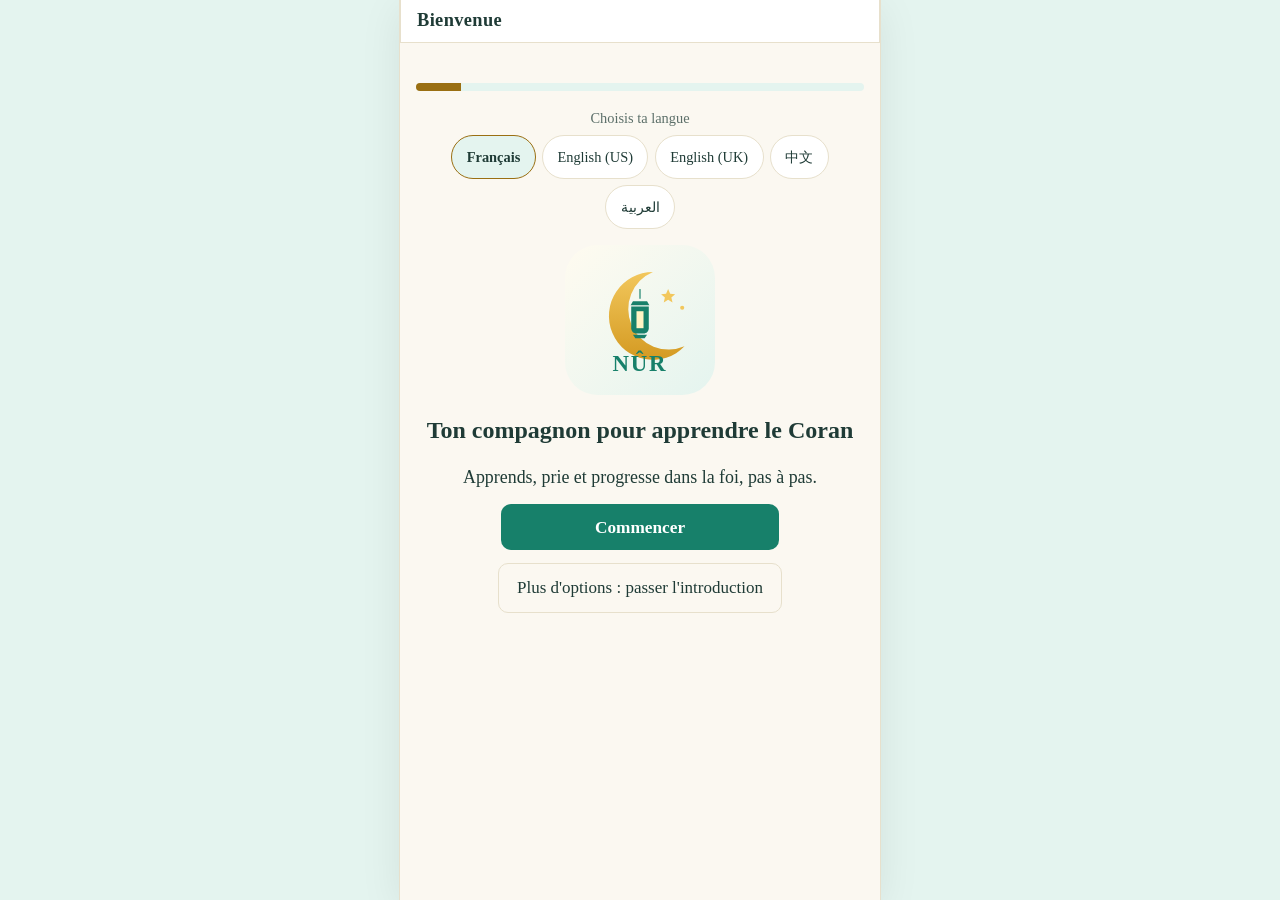
==== commit babab474: "NÛR 1.7.0 : couleurs claires, logo, mémorisation sur chaque verset, événements expliqués - Invocatio" ====
--- a/index.html
+++ b/index.html
@@ -5,7 +5,7 @@
 <meta name="viewport" content="width=device-width, initial-scale=1, viewport-fit=cover">
 <title>NÛR — نور</title>
 <meta name="description" content="NÛR : Coran en Warsh ʿan Nāfiʿ, heures de prière, mémorisation et dévotion. Sans publicité.">
-<meta name="theme-color" content="#0B241D">
+<meta name="theme-color" content="#17806A">
 <link rel="manifest" href="manifest.webmanifest">
 <link rel="icon" href="icon-192.png">
 <link rel="apple-touch-icon" href="apple-touch-icon.png">
--- a/styles.css
+++ b/styles.css
@@ -4,16 +4,10 @@
   font-display: swap;
 }
 :root {
-  --bg: #F5F0E1; --panel: #FFFFFF; --ink: #12302A; --muted: #55655D; --line: #D9D0B6;
-  --accent: #0F4C3A; --gold: #8A6A12; --onaccent: #F5F0E1; --soft: #EDE6CE; --danger: #9B2C2C;
+  --bg: #FBF8F1; --panel: #FFFFFF; --ink: #1F3B36; --muted: #5C6F69; --line: #E7E0CC;
+  --accent: #17806A; --gold: #9A6F12; --onaccent: #FFFFFF; --soft: #E4F4EF; --danger: #A83232;
   --fs: 1;
   color-scheme: light dark;
-}
-@media (prefers-color-scheme: dark) {
-  :root[data-theme="auto"] {
-    --bg: #0B241D; --panel: #12372C; --ink: #F3EBD3; --muted: #A9B8AE; --line: #2B5A4A;
-    --accent: #C9A24B; --gold: #C9A24B; --onaccent: #0B241D; --soft: #18443A; --danger: #F0A0A0;
-  }
 }
 :root[data-theme="dark"] {
   --bg: #0B241D; --panel: #12372C; --ink: #F3EBD3; --muted: #A9B8AE; --line: #2B5A4A;
@@ -455,3 +449,20 @@
 .card input[inputmode], .card input[type="search"], #gq { width: 100%; box-sizing: border-box; }
 .card label.f + input + small { display: block; margin: .2rem 0 .4rem; }
 .rk b { white-space: nowrap; }
+
+/* ---------- v1.7 : palette claire, logo, mémorisé, enfants ---------- */
+.hero { background: linear-gradient(135deg, #1A8A73 0%, #2BB39A 100%); color: #FFFFFF; }
+.top { background: #FFFFFF; border-bottom: 1px solid var(--line); }
+.tabs { background: #FFFFFF; }
+.btn:not(.alt) { background: #17806A; color: #FFFFFF; }
+.pill.gold, .pts { border-color: #E2B84B; background: #FFF6DD; color: #6B4E0E; }
+.pill.mem { cursor: pointer; font: inherit; font-size: .75rem; background: transparent; color: var(--muted); }
+.pill.mem.on { background: #E4F4EF; border-color: #17806A; color: #145F50; font-weight: 700; }
+.kidbox { background: #FFF8E6; border-color: #F0D79A; }
+ol.kid { padding-left: 1.4rem; font-size: 1.05rem; }
+[dir="rtl"] ol.kid { padding-left: 0; padding-right: 1.4rem; }
+ol.kid li { margin: .3rem 0; }
+details.evt summary { cursor: pointer; list-style: none; }
+details.evt[open] { border-color: #17806A; }
+ul.qv { columns: 2; margin: .2rem 0 0; }
+.brand { height: 28px; width: auto; vertical-align: middle; }
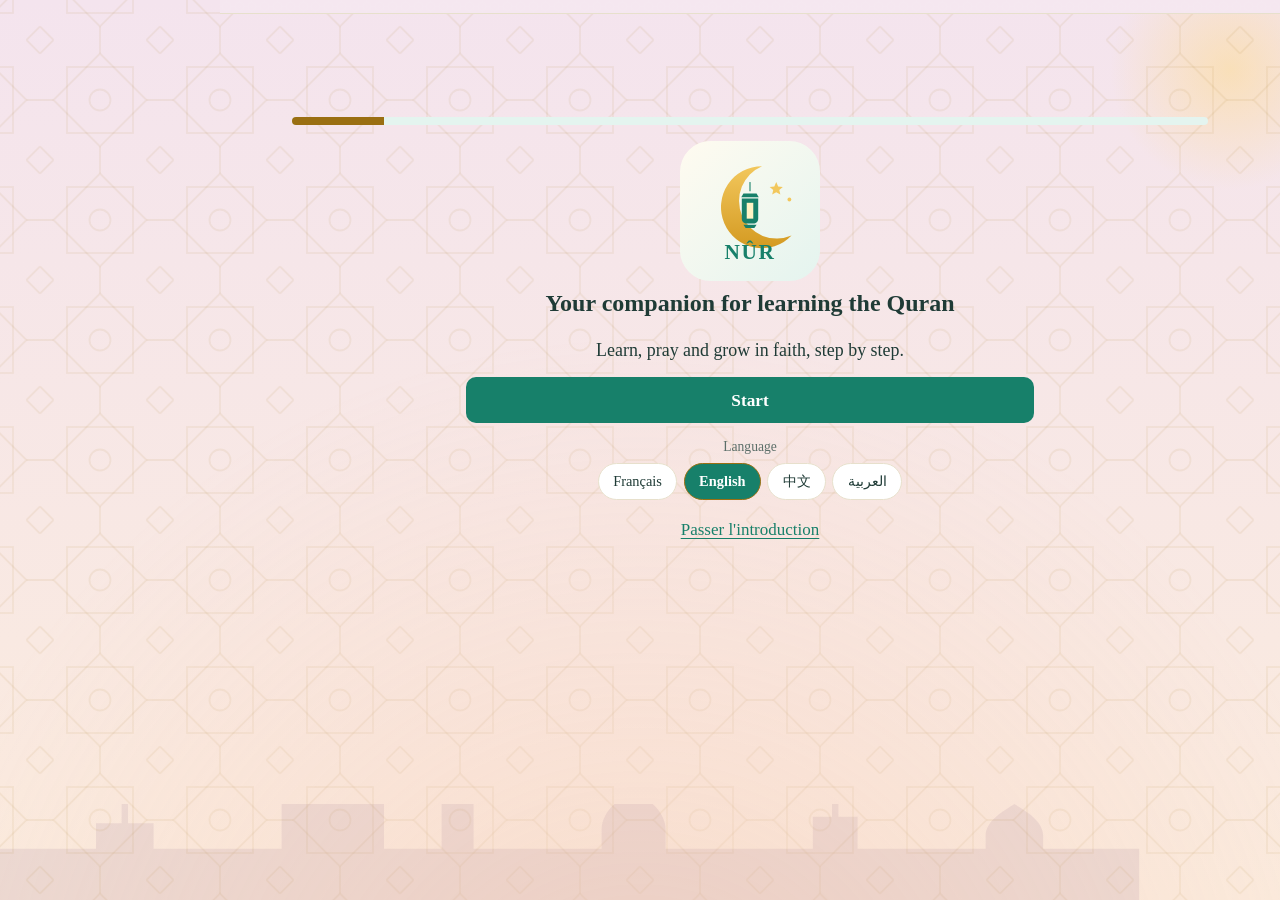
==== commit fb4ba04a: "NÛR 2.3.0 : diagnostic technique — requête 404 supprimée, politique de sécurité, aperçu de partage, " ====
--- a/index.html
+++ b/index.html
@@ -6,6 +6,14 @@
 <title>NÛR — نور</title>
 <meta name="description" content="NÛR : Coran en Warsh ʿan Nāfiʿ, heures de prière, mémorisation et dévotion. Sans publicité.">
 <meta name="theme-color" content="#17806A">
+<meta http-equiv="Content-Security-Policy" content="default-src 'self'; script-src 'self'; style-src 'self' 'unsafe-inline'; img-src 'self' data: blob:; media-src 'self' blob: https://everyayah.com; connect-src 'self' https://everyayah.com https://nominatim.openstreetmap.org https://geocoding-api.open-meteo.com; font-src 'self'; object-src 'none'; base-uri 'self'; form-action 'none'">
+<meta name="referrer" content="strict-origin-when-cross-origin">
+<meta property="og:title" content="NÛR — Coran, prières et dévotion">
+<meta property="og:description" content="Coran en Warsh, heures de prière, qibla, mémorisation et dévotion. Gratuit, sans publicité, hors ligne.">
+<meta property="og:image" content="https://emmanuelgiraudyt-ship-it.github.io/nur/icon-512.png">
+<meta property="og:url" content="https://emmanuelgiraudyt-ship-it.github.io/nur/">
+<meta property="og:type" content="website">
+<meta name="twitter:card" content="summary">
 <link rel="manifest" href="manifest.webmanifest">
 <link rel="icon" href="icon-192.png">
 <link rel="apple-touch-icon" href="apple-touch-icon.png">
@@ -22,7 +30,7 @@
   <a class="pts" id="pts" href="#/parcours" hidden></a>
   <span class="net" id="net" role="status"></span>
 </header>
-<main id="main" tabindex="-1"></main>
+<main id="main" tabindex="-1"><noscript><p style="padding:1rem">NÛR a besoin de JavaScript pour fonctionner. Active-le dans ton navigateur.</p></noscript></main>
 <nav class="tabs" id="tabs" aria-label="Navigation principale"></nav>
 <div id="toast" role="status" aria-live="polite"></div>
 <script src="prayer.js"></script>
--- a/styles.css
+++ b/styles.css
@@ -466,3 +466,305 @@
 details.evt[open] { border-color: #17806A; }
 ul.qv { columns: 2; margin: .2rem 0 0; }
 .brand { height: 28px; width: auto; vertical-align: middle; }
+
+/* ================================================================ v1.8 : audit et design */
+.ic { display: block; }
+.tabs a .g { font-family: inherit; }
+.tabs a .g .ic { width: 24px; height: 24px; }
+.top { background-image: url(img/pattern-light.svg); }
+.hero { background: #0F5B4B url(img/pattern-light.svg); background-size: 80px; }
+.heroQ .hqx { display: flex; justify-content: space-between; gap: .6rem; align-items: flex-start; }
+.heroQ .hn { font-size: 1.6rem; }
+.heroQ .ht { font-size: 1.9rem; color: #F6E3A6; }
+.heroQ .ht small { font-size: .85rem; color: #fff; opacity: .9; font-weight: 600; }
+.hscene { width: 112px; height: 84px; object-fit: cover; border-radius: 14px; flex: none; }
+.hhelp { font: inherit; font-size: .75rem; width: 22px; height: 22px; border-radius: 50%; border: 1px solid rgba(255,255,255,.6); background: none; color: #fff; cursor: pointer; margin-left: .3rem; padding: 0; }
+.pchipsQ { display: grid; grid-template-columns: repeat(5, minmax(0, 1fr)); gap: .3rem; margin-top: .35rem; }
+.pq { font: inherit; display: flex; flex-direction: column; align-items: center; gap: .1rem; padding: .45rem .1rem; border-radius: 12px; background: rgba(255,255,255,.12); color: #fff; border: 0; min-height: 44px; cursor: pointer; }
+.pq span { font-size: .72rem; opacity: .9; white-space: nowrap; overflow: hidden; text-overflow: ellipsis; max-width: 100%; }
+.pq b { font-size: .9rem; }
+.pq i { width: 20px; height: 20px; border-radius: 50%; border: 2px solid rgba(255,255,255,.7); display: block; }
+.pq.on i { background: #E9C46A; border-color: #E9C46A; background-image: url("data:image/svg+xml,%3Csvg xmlns='http://www.w3.org/2000/svg' viewBox='0 0 24 24'%3E%3Cpath d='M6 12l4 4 8-8' fill='none' stroke='%230F5B4B' stroke-width='3' stroke-linecap='round' stroke-linejoin='round'/%3E%3C/svg%3E"); background-size: 16px; background-position: center; background-repeat: no-repeat; }
+.pq.pop i { animation: nurPop .26s ease-out; }
+.objM .bar { margin: .5rem 0 .6rem; }
+.ogrid { display: grid; grid-template-columns: 1fr 1fr; gap: .5rem; }
+.ocell { display: flex; gap: .5rem; align-items: center; padding: .6rem; border: 1px solid var(--line); border-radius: 12px; text-decoration: none; color: var(--ink); font-size: .88rem; line-height: 1.3; background: var(--panel); }
+.ocell.done { background: var(--soft); }
+.oi { flex: none; width: 34px; height: 34px; border-radius: 10px; background: var(--soft); color: var(--accent); display: flex; align-items: center; justify-content: center; }
+.ocell.done .oi { background: #F6E3A6; color: #7F5A0C; }
+.hcard { display: flex; gap: .7rem; align-items: center; }
+.tiles2 { display: grid; grid-template-columns: 1fr 1fr; gap: .6rem; margin-bottom: .9rem; }
+.t2 { display: flex; flex-direction: column; text-decoration: none; color: var(--ink); background: var(--panel); border: 1px solid var(--line); border-radius: 14px; overflow: hidden; text-align: center; }
+.t2 img { width: 100%; height: 84px; object-fit: contain; background: var(--soft); }
+.t2 b { padding: .5rem; }
+.lnk { color: var(--accent); font-weight: 600; text-decoration: underline; text-underline-offset: 3px; background: none; border: 0; font: inherit; cursor: pointer; }
+.avatar .ic { margin: auto; }
+/* grilles d'icônes groupées */
+.ggrid { display: grid; grid-template-columns: repeat(4, minmax(0, 1fr)); gap: .7rem .4rem; margin-bottom: 1rem; }
+.gico { display: flex; flex-direction: column; align-items: center; gap: .3rem; text-decoration: none; color: var(--ink); text-align: center; font-size: .78rem; line-height: 1.25; }
+.gico span { width: 56px; height: 56px; border-radius: 16px; background: var(--soft); color: var(--accent); display: flex; align-items: center; justify-content: center; transition: transform .15s; }
+.gico:active span { transform: scale(.94); }
+.gico b { font-weight: 600; }
+h3 { color: #7F5A0C; }
+.prow { display: flex; align-items: center; gap: .8rem; }
+.prow > div { flex: 1; }
+/* Coran en liste */
+.sord { margin: .2rem 0 .7rem; }
+.sord button[aria-pressed="true"] { background: var(--accent); color: #fff; }
+.slist { list-style: none; margin: 0; padding: 0; }
+.srow { display: grid; grid-template-columns: auto 1fr auto 18px; gap: .6rem; align-items: center; padding: .6rem .3rem; border-bottom: 1px solid var(--line); text-decoration: none; color: var(--ink); }
+.srow .nm { display: flex; flex-direction: column; min-width: 0; }
+.srow .nm small { color: var(--muted); }
+.srow .ar { font-family: "KFGQPC Warsh", "Amiri", serif; font-size: 1.25rem; color: var(--accent); }
+.srow .badge, .etl .badge { width: 34px; height: 34px; border-radius: 50%; background: var(--soft); color: var(--accent); display: inline-flex; align-items: center; justify-content: center; font-weight: 700; font-size: .85rem; }
+.srow.done .ck { color: #9A6F12; }
+/* Apprendre */
+.lhead { display: flex; align-items: center; gap: .8rem; margin-bottom: .8rem; }
+.lhead img { width: 72px; height: 54px; border-radius: 12px; object-fit: cover; flex: none; }
+.lhead > div { flex: 1; }
+.etl { list-style: none; padding: 0; margin: .6rem 0; }
+.etl a { display: flex; gap: .7rem; align-items: center; padding: .55rem .2rem; border-bottom: 1px solid var(--line); text-decoration: none; color: var(--ink); }
+.etl a.locked { opacity: .55; }
+.etl .nm { display: flex; flex-direction: column; }
+.etl .nm small { color: var(--muted); }
+.etl a.done .badge { background: #F6E3A6; color: #7F5A0C; }
+/* Prière */
+.bst { display: block; font-size: .72rem; color: var(--muted); font-weight: 400; }
+.bell.on { color: #9A6F12; }
+.bell:not(.on) { color: var(--muted); opacity: .8; }
+details.fold > summary { list-style: none; display: flex; justify-content: space-between; align-items: center; }
+details.fold > summary::after { content: "+"; font-size: 1.3rem; color: var(--accent); }
+details.fold[open] > summary::after { content: "−"; }
+.seg button { white-space: nowrap; font-size: .82rem; padding-left: .35rem; padding-right: .35rem; }
+.ecole { display: flex; gap: .5rem; align-items: flex-start; background: #FFF6E0; border: 1px solid #EED9A4; color: #5B4410; border-radius: 12px; padding: .55rem .7rem; font-size: .85rem; margin: .5rem 0 .8rem; }
+.ecole .ic { flex: none; margin-top: .1rem; }
+/* accueil */
+.oblogo { width: 140px; display: block; margin: .5rem auto 0; animation: nurGlow 2.4s ease-out 1; }
+.projG { display: grid; grid-template-columns: 1fr 1fr; gap: .5rem; text-align: center; }
+.projG div { background: var(--panel); border: 1px solid var(--line); border-radius: 14px; padding: .7rem .4rem; }
+.projG b { display: block; font-size: 1.8rem; color: var(--accent); }
+.projG span { font-size: .85rem; color: var(--ink); }
+.ob .chip.on { background: var(--accent); color: #fff; }
+/* animations sobres */
+@keyframes nurGlow { from { filter: drop-shadow(0 0 0 rgba(233,196,106,0)); opacity: .6; } 50% { filter: drop-shadow(0 0 18px rgba(233,196,106,.9)); opacity: 1; } to { filter: drop-shadow(0 0 0 rgba(233,196,106,0)); } }
+@keyframes nurPop { 0% { transform: scale(.6); } 70% { transform: scale(1.15); } 100% { transform: scale(1); } }
+@keyframes nurIn { from { opacity: 0; transform: translateY(6px); } to { opacity: 1; transform: none; } }
+#main > * { animation: nurIn .25s ease-out both; }
+.bar i { transition: width .6s ease; }
+.top h1 .brand { animation: nurGlow 2.4s ease-out 1; }
+@media (prefers-reduced-motion: reduce) { #main > *, .oblogo, .top h1 .brand, .pq.pop i { animation: none !important; } }
+/* grands écrans : menu latéral et deux colonnes */
+@media (min-width: 900px) {
+  html { background: var(--bg); }
+  body { max-width: none; margin: 0; box-shadow: none; padding-bottom: 0; padding-left: 220px; }
+  .top { max-width: none; left: 220px; border: 0; border-bottom: 1px solid var(--line); }
+  .tabs { top: 0; bottom: 0; right: auto; width: 220px; max-width: none; flex-direction: column; justify-content: flex-start; padding-top: 72px; border-top: 0; border-right: 1px solid var(--line); background: #FFFFFF; }
+  .tabs a { flex: none; flex-direction: row; justify-content: flex-start; gap: .7rem; padding: .7rem 1.2rem; font-size: .95rem; border-top: 0; border-left: 4px solid transparent; }
+  .tabs a[aria-current="page"] { border-left-color: var(--gold); background: var(--soft); }
+  #main { max-width: 980px; padding: 1.5rem 2rem 3rem; }
+  body[data-r="#/"] #main { display: grid; grid-template-columns: 1fr 1fr; gap: 0 1.2rem; align-items: start; }
+  body[data-r="#/"] #main > .qhead, body[data-r="#/"] #main > .heroQ { grid-column: 1 / -1; }
+  .ggrid { grid-template-columns: repeat(6, minmax(0, 1fr)); }
+  .slist { columns: 2; column-gap: 2rem; }
+  .slist li { break-inside: avoid; }
+  #toast { left: calc(50% + 110px); }
+}
+body.enfant .tabs { background: var(--panel); }
+.dots span + span::before { content: " · "; }
+
+/* ================================================================ v1.9 : astrolabe, ambiances du moment */
+body { font-variant-numeric: tabular-nums; }
+.moment { display: flex; flex-direction: column; gap: .1rem; margin: 0 0 .7rem; padding: .2rem .2rem .2rem .8rem; border-left: 3px solid var(--gold); }
+.moment b { font-size: 1.15rem; letter-spacing: .01em; }
+.moment span { color: var(--muted); }
+.moment .lnk { align-self: flex-start; font-size: .92rem; }
+.heroQ { position: relative; border: 1px solid rgba(233,196,106,.45); box-shadow: inset 0 0 0 4px rgba(255,255,255,.05), inset 0 0 0 5px rgba(233,196,106,.25); }
+.heroQ::after { content: ""; position: absolute; right: -40px; top: -40px; width: 160px; height: 160px; border-radius: 50%; border: 1px dashed rgba(246,227,166,.35); box-shadow: 0 0 0 14px rgba(246,227,166,.05), 0 0 0 15px rgba(246,227,166,.2); pointer-events: none; }
+.heroQ .hqx { position: relative; z-index: 1; }
+.heroQ .ht { font-family: ui-monospace, "SF Mono", Menlo, Consolas, monospace; letter-spacing: .03em; }
+body[data-moment="aube"] .hero { background: linear-gradient(160deg, #2B3A67 0%, #8E6A8F 55%, #E9A88C 100%); }
+body[data-moment="matin"] .hero { background: #17806A url(img/pattern-light.svg); background-size: 80px; }
+body[data-moment="jour"] .hero { background: #0F5B4B url(img/pattern-light.svg); background-size: 80px; }
+body[data-moment="soir"] .hero { background: linear-gradient(160deg, #7A3B2E 0%, #C46A3C 55%, #E9C46A 100%); }
+body[data-moment="nuit"] .hero { background: radial-gradient(circle at 80% 10%, #3B4C86 0%, #1B2A4A 55%, #121C33 100%); }
+body[data-moment="aube"] .moment { border-left-color: #C77B8A; }
+body[data-moment="soir"] .moment { border-left-color: #C46A3C; }
+body[data-moment="nuit"] .moment { border-left-color: #3B4C86; }
+.astro { --p: 0; width: 62px; height: 62px; border-radius: 50%; flex: none; display: flex; flex-direction: column; align-items: center; justify-content: center; line-height: 1;
+  background: radial-gradient(closest-side, var(--panel) 72%, transparent 73% 100%), conic-gradient(#C9A24B calc(var(--p) * 1%), #E7E0CC 0); position: relative; }
+.astro::before { content: ""; position: absolute; inset: 4px; border-radius: 50%; border: 1px dashed rgba(154,111,18,.35); }
+.astro b { font-size: 1.15rem; color: #7F5A0C; }
+.astro small { font-size: .65rem; color: var(--muted); }
+.jspec { display: flex; gap: .7rem; align-items: flex-start; background: #FFF6E0; border-color: #EED9A4; }
+.assez { background: linear-gradient(135deg, #E4F4EF, #FFF6E0); border-color: #C9A24B; text-align: center; }
+.assez strong { font-size: 1.1rem; }
+.grace { margin: -.3rem 0 .8rem; }
+.card { border-radius: 16px; }
+h2, .salutM, .moment b { font-family: "Iowan Old Style", "Palatino Linotype", Palatino, "Book Antiqua", Georgia, serif; }
+/* profil enfant : plus vif, lanterne */
+body[data-prof="garcon"] .moment, body[data-prof="fille"] .moment { border-left: 0; padding-left: 3.2rem; background: url(img/ill-lanterne.svg) left center / 44px no-repeat; min-height: 52px; }
+body[data-prof="garcon"] .ocell, body[data-prof="fille"] .ocell { border-width: 2px; }
+body[data-prof="garcon"] { --soft: #E3F1FA; }
+body[data-prof="fille"] { --soft: #FBEDEA; }
+.heroQ .ht { font-size: 1.75rem; white-space: nowrap; }
+.heroQ .ht small { font-family: inherit; letter-spacing: 0; }
+
+/* ================================================================ v2.0 */
+.constel { width: 100%; height: auto; display: block; margin: .6rem 0 .3rem; border-radius: 16px; }
+.qcard .bar { margin: .5rem 0 0; }
+.ngrid { display: grid; grid-template-columns: repeat(3, minmax(0, 1fr)); gap: .5rem; }
+.ncard { background: var(--panel); border: 1px solid #EED9A4; border-radius: 14px; padding: .5rem .4rem; text-align: center; box-shadow: inset 0 0 0 3px #FFF6E0; }
+.ncard summary { list-style: none; cursor: pointer; display: flex; flex-direction: column; align-items: center; gap: .15rem; }
+.ncard .nn { font-size: .7rem; color: var(--muted); }
+.ncard .nar { font-family: "KFGQPC Warsh", "Amiri", serif; font-size: 1.25rem; color: #7F5A0C; line-height: 1.6; }
+.ncard .ph { font-size: .75rem; }
+.ncard p { font-size: .82rem; margin: .3rem 0 0; }
+.ncard.locked { background: var(--soft); border-style: dashed; box-shadow: none; opacity: .7; }
+.ncard.locked .nar { color: var(--muted); }
+.glyph { font-family: "KFGQPC Warsh", "Amiri", serif; font-size: 5rem; text-align: center; color: var(--accent); line-height: 1.6; margin: .5rem 0; }
+.gopt { font: inherit; justify-content: center; cursor: pointer; min-height: 56px; }
+.gopt .nar { font-family: "KFGQPC Warsh", "Amiri", serif; font-size: 1.3rem; }
+.ocell.bad, .vo.bad { border-color: #D9827B; background: #FBEDEA; }
+.vord { display: flex; flex-direction: column; gap: .5rem; }
+.vo { font: inherit; display: flex; gap: .6rem; align-items: center; text-align: right; padding: .6rem; border: 1px solid var(--line); border-radius: 12px; background: var(--panel); cursor: pointer; }
+.vo .ar { flex: 1; font-family: "KFGQPC Warsh", "Amiri", serif; font-size: 1.25rem; line-height: 1.9; }
+.vo .nn { flex: none; width: 30px; height: 30px; border-radius: 50%; background: var(--soft); color: var(--accent); display: flex; align-items: center; justify-content: center; font-weight: 700; }
+.vo.done { background: var(--soft); opacity: .75; }
+.vo.done .nn { background: #F6E3A6; color: #7F5A0C; }
+@media (min-width: 900px) { .ngrid { grid-template-columns: repeat(6, minmax(0, 1fr)); } .constel { max-width: 520px; } }
+
+/* ================================================================ v2.0 : fond vivant selon le moment, sur toutes les pages */
+html { background: var(--bg); }
+body { background: transparent; }
+body::before { content: ""; position: fixed; inset: 0; z-index: -2; transition: background 1.2s ease;
+  background: linear-gradient(180deg, var(--sky1, #FBF8F1) 0%, var(--sky2, #FBF8F1) 100%); }
+body::after { content: ""; position: fixed; inset: -80px; z-index: -1; pointer-events: none; opacity: .5;
+  background-image: var(--skyfx, none), url(img/pattern-gold.svg); background-size: 100% 100%, 120px 120px;
+  animation: nurDrift 90s linear infinite; }
+@keyframes nurDrift { from { transform: translate3d(0, 0, 0); } to { transform: translate3d(-120px, -120px, 0); } }
+body[data-moment="aube"] { --sky1: #F4E4EE; --sky2: #FBEBDD; --skyfx: radial-gradient(circle at 50% 110%, rgba(242,180,155,.55), transparent 55%); }
+body[data-moment="matin"] { --sky1: #FFF7E2; --sky2: #FBF8F1; --skyfx: radial-gradient(circle at 85% 0%, rgba(255,217,122,.55), transparent 45%); }
+body[data-moment="jour"] { --sky1: #EAF6F1; --sky2: #FBF8F1; --skyfx: radial-gradient(circle at 50% -10%, rgba(255,233,168,.5), transparent 50%); }
+body[data-moment="soir"] { --sky1: #FCE6D4; --sky2: #FFF3E3; --skyfx: radial-gradient(circle at 20% 105%, rgba(196,106,60,.35), transparent 55%); }
+body[data-moment="nuit"] { --sky1: #DDE4F3; --sky2: #EEF1F8; --skyfx: radial-gradient(circle at 80% 5%, rgba(59,76,134,.25), transparent 45%); }
+#main { background: transparent; }
+.top { background-color: color-mix(in srgb, var(--sky1, #FBF8F1) 88%, #fff); backdrop-filter: blur(6px); transition: background-color 1.2s; }
+.tabs { background: color-mix(in srgb, var(--sky2, #fff) 70%, #fff) !important; backdrop-filter: blur(6px); }
+/* étoiles scintillantes la nuit et à l'aube */
+.skyfx { position: fixed; inset: 0; z-index: -1; pointer-events: none; overflow: hidden; }
+.skyfx i { position: absolute; width: 3px; height: 3px; border-radius: 50%; background: #C9A24B; opacity: 0; animation: nurTwinkle 4s ease-in-out infinite; }
+body:not([data-moment="nuit"]):not([data-moment="aube"]) .skyfx i { display: none; }
+@keyframes nurTwinkle { 0%, 100% { opacity: 0; transform: scale(.6); } 50% { opacity: .8; transform: scale(1.2); } }
+/* halo du soleil le jour, lanterne qui respire le soir */
+.skyfx b { position: absolute; width: 260px; height: 260px; border-radius: 50%; right: -80px; top: -60px; background: radial-gradient(circle, rgba(255,217,122,.45), transparent 65%); animation: nurBreath 8s ease-in-out infinite; }
+body[data-moment="soir"] .skyfx b { right: auto; left: -90px; top: auto; bottom: 40px; background: radial-gradient(circle, rgba(196,106,60,.35), transparent 65%); }
+body[data-moment="nuit"] .skyfx b { background: radial-gradient(circle, rgba(246,227,166,.55), transparent 60%); width: 140px; height: 140px; right: 24px; top: 70px; }
+@keyframes nurBreath { 0%, 100% { transform: scale(1); opacity: .8; } 50% { transform: scale(1.12); opacity: 1; } }
+/* dynamique des cartes */
+.card, .ocell, .gico span, .srow, .ncard { transition: transform .18s ease, box-shadow .18s ease; }
+.card:active, .ocell:active, .ncard:active { transform: scale(.985); }
+@media (hover: hover) { .card.plain-link:hover, .ocell:hover, .ncard:hover { transform: translateY(-2px); box-shadow: 0 6px 18px rgba(15,91,75,.10); } }
+#main > * { animation: nurIn .35s cubic-bezier(.2,.7,.2,1) both; }
+#main > *:nth-child(2) { animation-delay: .04s; } #main > *:nth-child(3) { animation-delay: .08s; } #main > *:nth-child(4) { animation-delay: .12s; } #main > *:nth-child(5) { animation-delay: .16s; }
+.hscene { animation: nurFloat 6s ease-in-out infinite; }
+@keyframes nurFloat { 0%, 100% { transform: translateY(0); } 50% { transform: translateY(-4px); } }
+.constel circle { animation: nurTwinkle 5s ease-in-out infinite; opacity: .9; }
+.constel circle:nth-child(3n) { animation-delay: 1.3s; } .constel circle:nth-child(5n) { animation-delay: 2.6s; }
+.astro { transition: background .8s ease; }
+@media (prefers-reduced-motion: reduce) { body::after, .skyfx i, .skyfx b, .hscene, .constel circle, #main > * { animation: none !important; } }
+@media (min-width: 900px) { .tabs { background: color-mix(in srgb, var(--sky1, #fff) 60%, #fff) !important; } }
+
+/* ================================================================ v2.0.1 : image et message du moment sur toutes les pages */
+.skyfx .sk-cloud { position: absolute; width: 220px; height: 40px; border-radius: 40px; background: rgba(255,255,255,.8); filter: blur(6px); left: -260px; animation: skCloud 70s linear infinite; }
+.skyfx .sk-cloud.c1 { top: 16%; } .skyfx .sk-cloud.c2 { top: 32%; width: 160px; animation-duration: 95s; animation-delay: -40s; }
+body[data-moment="nuit"] .skyfx .sk-cloud { opacity: .15; } body[data-moment="soir"] .skyfx .sk-cloud, body[data-moment="aube"] .skyfx .sk-cloud { background: rgba(255,236,224,.75); }
+@keyframes skCloud { from { transform: translateX(0); } to { transform: translateX(calc(100vw + 520px)); } }
+.skyfx .sk-city { position: absolute; left: 0; right: 0; bottom: 0; width: 100%; height: 96px; opacity: .13; fill: #17806A; transition: fill 1.2s; }
+body[data-moment="aube"] .skyfx .sk-city { fill: #8E6A8F; } body[data-moment="matin"] .skyfx .sk-city { fill: #9A6F12; } body[data-moment="soir"] .skyfx .sk-city { fill: #7A3B2E; } body[data-moment="nuit"] .skyfx .sk-city { fill: #3B4C86; opacity: .2; }
+.skyfx i { width: 3px; height: 3px; }
+body[data-moment="nuit"] .skyfx i { background: #5B6BA8; box-shadow: 0 0 6px #8E9CD8; }
+#momline { position: fixed; z-index: 19; left: 0; right: 0; max-width: 480px; margin: 0 auto; top: calc(env(safe-area-inset-top, 0px) + 56px); padding: .22rem .7rem; text-align: center; font-size: .76rem; color: var(--ink); white-space: nowrap; overflow: hidden; text-overflow: ellipsis;
+  background: color-mix(in srgb, var(--sky1, #FBF8F1) 75%, #fff); border-bottom: 1px solid var(--line); animation: nurIn .6s ease-out; transition: background 1.2s; }
+body.home #momline, body:has(.ob) #momline { display: none; }
+body:not(.home) { padding-top: calc(env(safe-area-inset-top, 0px) + 82px); }
+@media (min-width: 900px) { #momline { left: 220px; max-width: none; } }
+@media (prefers-reduced-motion: reduce) { .skyfx .sk-cloud, #momline { animation: none !important; } }
+/* v2.0.2 : cocher une prière oubliée */
+.pck { font: inherit; flex: none; width: 34px; height: 34px; border-radius: 50%; border: 2px solid var(--accent); background: var(--panel); cursor: pointer; margin-right: .3rem; padding: 0; }
+.pck.on { background: var(--accent) url("data:image/svg+xml,%3Csvg xmlns='http://www.w3.org/2000/svg' viewBox='0 0 24 24'%3E%3Cpath d='M6 12l4 4 8-8' fill='none' stroke='%23fff' stroke-width='3' stroke-linecap='round' stroke-linejoin='round'/%3E%3C/svg%3E") center / 18px no-repeat; animation: nurPop .26s ease-out; }
+
+/* ================================================================ v2.1 : écrans qui se calent, taille adaptée au téléphone */
+html.snap { scroll-snap-type: y mandatory; scroll-padding-top: calc(env(safe-area-inset-top, 0px) + 82px); }
+body.home { --_pt: 56px; }
+html.snap .scr { scroll-snap-align: start; min-height: var(--scrH, 70vh); display: flex; flex-direction: column; justify-content: flex-start; padding-bottom: .4rem; }
+html.snap .scr > *:last-child { margin-bottom: 0; }
+html.snap #main { padding-bottom: .5rem; }
+#sdots { position: fixed; right: 5px; top: 50%; transform: translateY(-50%); z-index: 18; display: flex; flex-direction: column; gap: 7px; }
+#sdots i { width: 7px; height: 7px; border-radius: 50%; background: rgba(23,128,106,.25); transition: all .25s; cursor: pointer; }
+#sdots i.on { background: #17806A; height: 18px; border-radius: 4px; }
+/* miniaturisation selon la hauteur de l'écran */
+@media (max-height: 760px) {
+  body { font-size: calc(15.5px * var(--fs)); line-height: 1.5; }
+  .card { padding: .7rem .85rem; margin-bottom: .6rem; }
+  .heroQ { padding: .75rem .9rem; }
+  .heroQ .hn { font-size: 1.35rem; } .heroQ .ht { font-size: 1.5rem; }
+  .hscene { width: 92px; height: 66px; }
+  .pq { min-height: 40px; padding: .3rem .1rem; }
+  .moment { margin-bottom: .45rem; } .moment span { font-size: .9rem; }
+  .ocell { padding: .45rem; font-size: .82rem; } .oi { width: 30px; height: 30px; }
+  .gico span { width: 48px; height: 48px; border-radius: 14px; } .ggrid { gap: .5rem .3rem; margin-bottom: .6rem; }
+  .astro { width: 54px; height: 54px; }
+  h2 { font-size: 1.3rem; margin: .3rem 0 .5rem; } h3 { margin: .6rem 0 .4rem; }
+  .constel { max-height: 110px; }
+  .t2 img { height: 66px; }
+}
+@media (max-height: 660px) {
+  body { font-size: calc(14.5px * var(--fs)); }
+  .qhead .avatar { width: 40px; height: 40px; }
+  .heroQ .ht { font-size: 1.35rem; } .hscene { width: 76px; height: 56px; }
+  .pq b { font-size: .82rem; } .pq span { font-size: .66rem; }
+  .gico span { width: 42px; height: 42px; } .gico { font-size: .72rem; }
+  .tabs a { min-height: 50px; font-size: .72rem; }
+  .srow { padding: .45rem .2rem; }
+}
+@media (prefers-reduced-motion: reduce) { #sdots i { transition: none; } }
+
+/* ================================================================ v2.2 : vraies pages, transitions de haut niveau */
+html.snap { scroll-snap-type: y mandatory; scroll-padding-top: var(--scrTop, 82px); scroll-behavior: smooth; }
+html.snap #main { padding-top: .4rem; }
+html.snap .scr { scroll-snap-align: start; scroll-snap-stop: always; position: relative; min-height: calc(var(--scrH, 70vh) - 6px); margin: 0 0 18px; padding: 1.4rem .85rem .9rem; border-radius: 26px;
+  background: rgba(255,255,255,.42); border: 1px solid rgba(255,255,255,.75); box-shadow: 0 10px 30px rgba(15,91,75,.10), inset 0 1px 0 rgba(255,255,255,.9); backdrop-filter: blur(10px);
+  transition: transform .45s cubic-bezier(.2,.8,.2,1), opacity .45s ease, box-shadow .45s ease; transform-origin: 50% 0; }
+html.snap .scr:not(.in) { opacity: .45; transform: scale(.93) translateY(10px); box-shadow: 0 2px 8px rgba(15,91,75,.05); }
+html.snap .scr.in > *:not(.scrNum):not(.swipeHint) { animation: scrIn .5s cubic-bezier(.2,.8,.2,1) both; }
+html.snap .scr.in > *:nth-child(3) { animation-delay: .06s; } html.snap .scr.in > *:nth-child(4) { animation-delay: .12s; } html.snap .scr.in > *:nth-child(n+5) { animation-delay: .18s; }
+@keyframes scrIn { from { opacity: 0; transform: translateY(22px); } to { opacity: 1; transform: none; } }
+.scrNum { position: absolute; top: .45rem; right: .9rem; font-size: .68rem; letter-spacing: .08em; color: #7F5A0C; background: rgba(246,227,166,.55); border-radius: 999px; padding: .05rem .5rem; }
+.swipeHint { font: inherit; margin: auto auto .2rem; display: flex; flex-direction: column; align-items: center; gap: 0; background: none; border: 0; color: var(--accent); font-size: .78rem; font-weight: 600; cursor: pointer; }
+.swipeHint b { font-size: 1.4rem; line-height: .8; animation: hintUp 1.4s ease-in-out infinite; }
+@keyframes hintUp { 0%, 100% { transform: translateY(4px); opacity: .5; } 50% { transform: translateY(-4px); opacity: 1; } }
+#sdots { right: 4px; gap: 8px; } #sdots i { width: 6px; height: 6px; } #sdots i.on { height: 22px; background: linear-gradient(#17806A, #C9A24B); }
+/* changement de page : glissement latéral selon l'onglet */
+#main.fromR { animation: pgR .38s cubic-bezier(.2,.8,.2,1); } #main.fromL { animation: pgL .38s cubic-bezier(.2,.8,.2,1); } #main.fromB { animation: pgB .32s cubic-bezier(.2,.8,.2,1); }
+@keyframes pgR { from { opacity: 0; transform: translateX(40px); } to { opacity: 1; transform: none; } }
+@keyframes pgL { from { opacity: 0; transform: translateX(-40px); } to { opacity: 1; transform: none; } }
+@keyframes pgB { from { opacity: 0; transform: translateY(18px) scale(.985); } to { opacity: 1; transform: none; } }
+.tabs a { transition: color .2s; } .tabs a .g { transition: transform .25s cubic-bezier(.2,.8,.2,1); } .tabs a[aria-current="page"] .g { transform: translateY(-3px) scale(1.12); color: var(--accent); }
+.tabs a[aria-current="page"]::after { content: ""; position: absolute; bottom: 6px; width: 5px; height: 5px; border-radius: 50%; background: #C9A24B; }
+.tabs a { position: relative; }
+button:active, .btn:active, a.card:active { transform: scale(.97); }
+@media (prefers-reduced-motion: reduce) { html.snap { scroll-behavior: auto; } html.snap .scr, html.snap .scr > *, #main, .swipeHint b, .tabs a .g { animation: none !important; transition: none !important; } html.snap .scr:not(.in) { opacity: 1; transform: none; } }
+html.snap { scroll-snap-type: none !important; }
+/* v2.2 : contenu ajusté et cadré dans chaque page */
+html.snap .scr { min-height: calc(var(--scrH, 70vh) - 6px); }
+html.snap .scr.fitS { justify-content: space-between; }
+html.snap .scr.fitC { justify-content: center; gap: .4rem; }
+html.snap .scr.fitS > *, html.snap .scr.fitC > * { margin-bottom: 0; }
+html.snap .scr.fitS { gap: .55rem; }
+html.snap .scr > .scrNum { margin: 0; }
+html.snap .scr::before { content: ""; position: absolute; inset: 7px; border-radius: 20px; border: 1px solid rgba(201,162,75,.28); pointer-events: none; }
+html.snap .scr.long { border-radius: 26px 26px 0 0; }
+/* v2.3 : zones tactiles d'au moins 36 px (recommandation d'accessibilité) */
+#main button, #main .btn, #main .chip, #main select, #main input:not([type=checkbox]):not([type=radio]), #main summary, #main .pill.mem { min-height: 36px; }
+#main .lnk { display: inline-block; padding: .35rem 0; }
+#main .pill.mem { display: inline-flex; align-items: center; padding: 0 .8rem; }
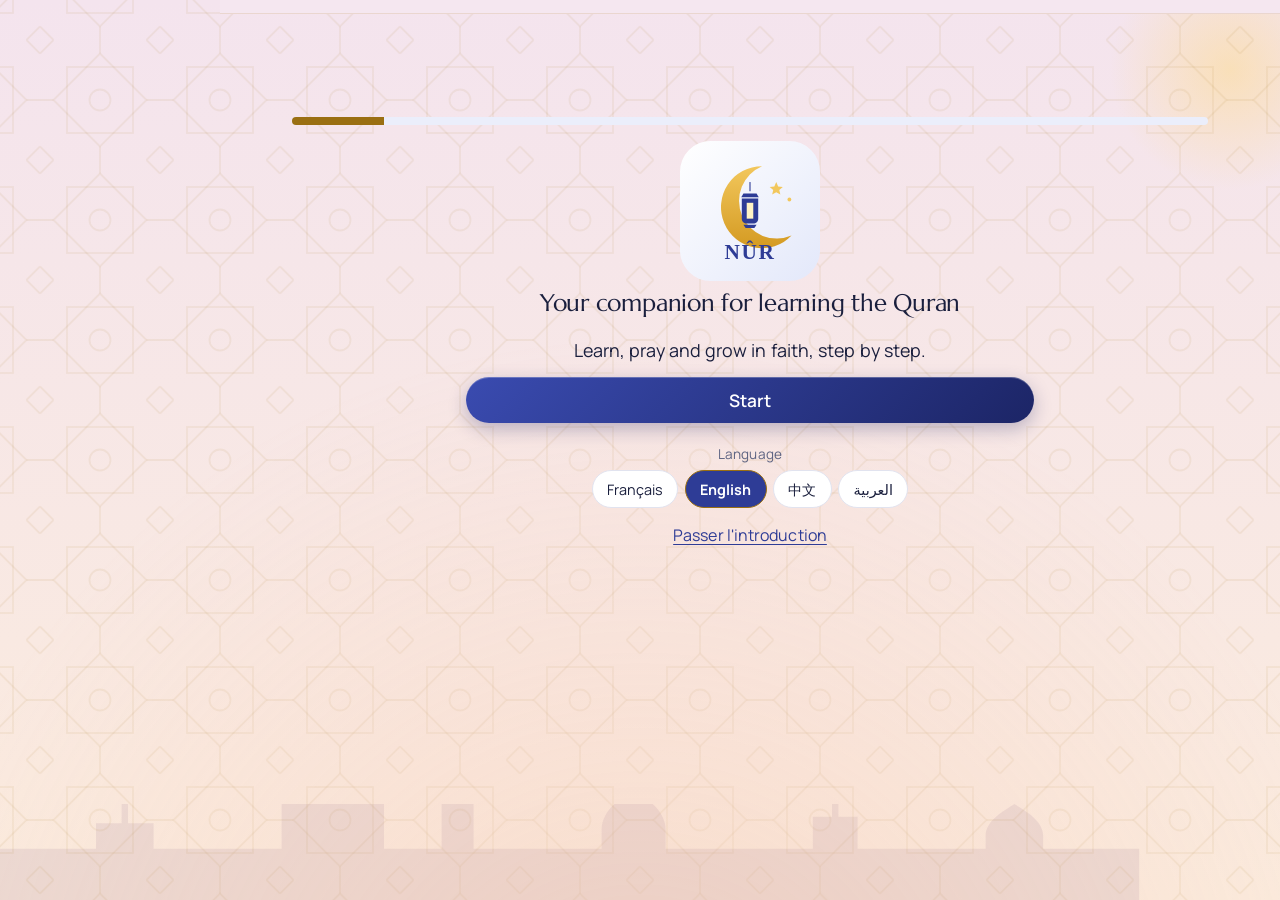
==== commit a88fb80b: "NÛR 2.6.0 : palette lapis et or, typographie Marcellus et Manrope, palier Flamme ouvert, encart de p" ====
--- a/index.html
+++ b/index.html
@@ -5,8 +5,8 @@
 <meta name="viewport" content="width=device-width, initial-scale=1, viewport-fit=cover">
 <title>NÛR — نور</title>
 <meta name="description" content="NÛR : Coran en Warsh ʿan Nāfiʿ, heures de prière, mémorisation et dévotion. Sans publicité.">
-<meta name="theme-color" content="#17806A">
-<meta http-equiv="Content-Security-Policy" content="default-src 'self'; script-src 'self'; style-src 'self' 'unsafe-inline'; img-src 'self' data: blob:; media-src 'self' blob: https://everyayah.com; connect-src 'self' https://everyayah.com https://nominatim.openstreetmap.org https://geocoding-api.open-meteo.com; font-src 'self'; object-src 'none'; base-uri 'self'; form-action 'none'">
+<meta name="theme-color" content="#2E3C96">
+<meta http-equiv="Content-Security-Policy" content="default-src 'self'; script-src 'self'; style-src 'self' 'unsafe-inline'; img-src 'self' data: blob:; media-src 'self' blob: https://everyayah.com; connect-src 'self' https://everyayah.com https://*.supabase.co wss://*.supabase.co https://nominatim.openstreetmap.org https://geocoding-api.open-meteo.com; font-src 'self'; object-src 'none'; base-uri 'self'; form-action 'none'">
 <meta name="referrer" content="strict-origin-when-cross-origin">
 <meta property="og:title" content="NÛR — Coran, prières et dévotion">
 <meta property="og:description" content="Coran en Warsh, heures de prière, qibla, mémorisation et dévotion. Gratuit, sans publicité, hors ligne.">
@@ -36,6 +36,7 @@
 <script src="prayer.js"></script>
 <script src="translit.js"></script>
 <script src="contenus.js"></script>
+<script src="presence.js"></script>
 <script src="app.js"></script>
 </body>
 </html>
--- a/styles.css
+++ b/styles.css
@@ -4,14 +4,14 @@
   font-display: swap;
 }
 :root {
-  --bg: #FBF8F1; --panel: #FFFFFF; --ink: #1F3B36; --muted: #5C6F69; --line: #E7E0CC;
-  --accent: #17806A; --gold: #9A6F12; --onaccent: #FFFFFF; --soft: #E4F4EF; --danger: #A83232;
+  --bg: #F6F7FB; --panel: #FFFFFF; --ink: #1A1F3D; --muted: #5D6382; --line: #E7E0CC;
+  --accent: #2E3C96; --gold: #9A6F12; --onaccent: #FFFFFF; --soft: #EBEEFB; --danger: #A83232;
   --fs: 1;
   color-scheme: light dark;
 }
 :root[data-theme="dark"] {
-  --bg: #0B241D; --panel: #12372C; --ink: #F3EBD3; --muted: #A9B8AE; --line: #2B5A4A;
-  --accent: #C9A24B; --gold: #C9A24B; --onaccent: #0B241D; --soft: #18443A; --danger: #F0A0A0;
+  --bg: #0E1230; --panel: #161B45; --ink: #F3EBD3; --muted: #A9AEC8; --line: #2C3470;
+  --accent: #C9A24B; --gold: #C9A24B; --onaccent: #0E1230; --soft: #1E2559; --danger: #F0A0A0;
 }
 :root[data-theme="contrast"] {
   --bg: #000; --panel: #000; --ink: #FFF; --muted: #E6E6E6; --line: #FFF;
@@ -417,7 +417,7 @@
 .small { font-size: .85rem; }
 .btn.small { padding: .35rem .8rem; font-size: .9rem; min-height: 36px; }
 .pill.st-ob { border-color: var(--gold); color: var(--ink); font-weight: 700; }
-.pill.st-su { border-color: var(--green, #1f6f5b); color: var(--ink); }
+.pill.st-su { border-color: var(--green, #25307A); color: var(--ink); }
 .pill.st-re { border-style: dashed; }
 .pill.big { font-size: 1.2rem; padding: .3rem 1rem; }
 .formule { background: var(--panel); border: 1px solid var(--line); border-radius: 12px; padding: .7rem .9rem; margin: .5rem 0; }
@@ -451,19 +451,19 @@
 .rk b { white-space: nowrap; }
 
 /* ---------- v1.7 : palette claire, logo, mémorisé, enfants ---------- */
-.hero { background: linear-gradient(135deg, #1A8A73 0%, #2BB39A 100%); color: #FFFFFF; }
+.hero { background: linear-gradient(135deg, #3A4BB0 0%, #5566C8 100%); color: #FFFFFF; }
 .top { background: #FFFFFF; border-bottom: 1px solid var(--line); }
 .tabs { background: #FFFFFF; }
-.btn:not(.alt) { background: #17806A; color: #FFFFFF; }
+.btn:not(.alt) { background: #2E3C96; color: #FFFFFF; }
 .pill.gold, .pts { border-color: #E2B84B; background: #FFF6DD; color: #6B4E0E; }
 .pill.mem { cursor: pointer; font: inherit; font-size: .75rem; background: transparent; color: var(--muted); }
-.pill.mem.on { background: #E4F4EF; border-color: #17806A; color: #145F50; font-weight: 700; }
+.pill.mem.on { background: #EBEEFB; border-color: #2E3C96; color: #1F2870; font-weight: 700; }
 .kidbox { background: #FFF8E6; border-color: #F0D79A; }
 ol.kid { padding-left: 1.4rem; font-size: 1.05rem; }
 [dir="rtl"] ol.kid { padding-left: 0; padding-right: 1.4rem; }
 ol.kid li { margin: .3rem 0; }
 details.evt summary { cursor: pointer; list-style: none; }
-details.evt[open] { border-color: #17806A; }
+details.evt[open] { border-color: #2E3C96; }
 ul.qv { columns: 2; margin: .2rem 0 0; }
 .brand { height: 28px; width: auto; vertical-align: middle; }
 
@@ -472,7 +472,7 @@
 .tabs a .g { font-family: inherit; }
 .tabs a .g .ic { width: 24px; height: 24px; }
 .top { background-image: url(img/pattern-light.svg); }
-.hero { background: #0F5B4B url(img/pattern-light.svg); background-size: 80px; }
+.hero { background: #1C2566 url(img/pattern-light.svg); background-size: 80px; }
 .heroQ .hqx { display: flex; justify-content: space-between; gap: .6rem; align-items: flex-start; }
 .heroQ .hn { font-size: 1.6rem; }
 .heroQ .ht { font-size: 1.9rem; color: #F6E3A6; }
@@ -484,7 +484,7 @@
 .pq span { font-size: .72rem; opacity: .9; white-space: nowrap; overflow: hidden; text-overflow: ellipsis; max-width: 100%; }
 .pq b { font-size: .9rem; }
 .pq i { width: 20px; height: 20px; border-radius: 50%; border: 2px solid rgba(255,255,255,.7); display: block; }
-.pq.on i { background: #E9C46A; border-color: #E9C46A; background-image: url("data:image/svg+xml,%3Csvg xmlns='http://www.w3.org/2000/svg' viewBox='0 0 24 24'%3E%3Cpath d='M6 12l4 4 8-8' fill='none' stroke='%230F5B4B' stroke-width='3' stroke-linecap='round' stroke-linejoin='round'/%3E%3C/svg%3E"); background-size: 16px; background-position: center; background-repeat: no-repeat; }
+.pq.on i { background: #E9C46A; border-color: #E9C46A; background-image: url("data:image/svg+xml,%3Csvg xmlns='http://www.w3.org/2000/svg' viewBox='0 0 24 24'%3E%3Cpath d='M6 12l4 4 8-8' fill='none' stroke='%231C2566' stroke-width='3' stroke-linecap='round' stroke-linejoin='round'/%3E%3C/svg%3E"); background-size: 16px; background-position: center; background-repeat: no-repeat; }
 .pq.pop i { animation: nurPop .26s ease-out; }
 .objM .bar { margin: .5rem 0 .6rem; }
 .ogrid { display: grid; grid-template-columns: 1fr 1fr; gap: .5rem; }
@@ -583,8 +583,8 @@
 .heroQ .hqx { position: relative; z-index: 1; }
 .heroQ .ht { font-family: ui-monospace, "SF Mono", Menlo, Consolas, monospace; letter-spacing: .03em; }
 body[data-moment="aube"] .hero { background: linear-gradient(160deg, #2B3A67 0%, #8E6A8F 55%, #E9A88C 100%); }
-body[data-moment="matin"] .hero { background: #17806A url(img/pattern-light.svg); background-size: 80px; }
-body[data-moment="jour"] .hero { background: #0F5B4B url(img/pattern-light.svg); background-size: 80px; }
+body[data-moment="matin"] .hero { background: #2E3C96 url(img/pattern-light.svg); background-size: 80px; }
+body[data-moment="jour"] .hero { background: #1C2566 url(img/pattern-light.svg); background-size: 80px; }
 body[data-moment="soir"] .hero { background: linear-gradient(160deg, #7A3B2E 0%, #C46A3C 55%, #E9C46A 100%); }
 body[data-moment="nuit"] .hero { background: radial-gradient(circle at 80% 10%, #3B4C86 0%, #1B2A4A 55%, #121C33 100%); }
 body[data-moment="aube"] .moment { border-left-color: #C77B8A; }
@@ -596,7 +596,7 @@
 .astro b { font-size: 1.15rem; color: #7F5A0C; }
 .astro small { font-size: .65rem; color: var(--muted); }
 .jspec { display: flex; gap: .7rem; align-items: flex-start; background: #FFF6E0; border-color: #EED9A4; }
-.assez { background: linear-gradient(135deg, #E4F4EF, #FFF6E0); border-color: #C9A24B; text-align: center; }
+.assez { background: linear-gradient(135deg, #EBEEFB, #FFF6E0); border-color: #C9A24B; text-align: center; }
 .assez strong { font-size: 1.1rem; }
 .grace { margin: -.3rem 0 .8rem; }
 .card { border-radius: 16px; }
@@ -637,18 +637,18 @@
 html { background: var(--bg); }
 body { background: transparent; }
 body::before { content: ""; position: fixed; inset: 0; z-index: -2; transition: background 1.2s ease;
-  background: linear-gradient(180deg, var(--sky1, #FBF8F1) 0%, var(--sky2, #FBF8F1) 100%); }
+  background: linear-gradient(180deg, var(--sky1, #F6F7FB) 0%, var(--sky2, #F6F7FB) 100%); }
 body::after { content: ""; position: fixed; inset: -80px; z-index: -1; pointer-events: none; opacity: .5;
   background-image: var(--skyfx, none), url(img/pattern-gold.svg); background-size: 100% 100%, 120px 120px;
   animation: nurDrift 90s linear infinite; }
 @keyframes nurDrift { from { transform: translate3d(0, 0, 0); } to { transform: translate3d(-120px, -120px, 0); } }
 body[data-moment="aube"] { --sky1: #F4E4EE; --sky2: #FBEBDD; --skyfx: radial-gradient(circle at 50% 110%, rgba(242,180,155,.55), transparent 55%); }
-body[data-moment="matin"] { --sky1: #FFF7E2; --sky2: #FBF8F1; --skyfx: radial-gradient(circle at 85% 0%, rgba(255,217,122,.55), transparent 45%); }
-body[data-moment="jour"] { --sky1: #EAF6F1; --sky2: #FBF8F1; --skyfx: radial-gradient(circle at 50% -10%, rgba(255,233,168,.5), transparent 50%); }
+body[data-moment="matin"] { --sky1: #FFF7E2; --sky2: #F6F7FB; --skyfx: radial-gradient(circle at 85% 0%, rgba(255,217,122,.55), transparent 45%); }
+body[data-moment="jour"] { --sky1: #EEF0FA; --sky2: #F6F7FB; --skyfx: radial-gradient(circle at 50% -10%, rgba(255,233,168,.5), transparent 50%); }
 body[data-moment="soir"] { --sky1: #FCE6D4; --sky2: #FFF3E3; --skyfx: radial-gradient(circle at 20% 105%, rgba(196,106,60,.35), transparent 55%); }
 body[data-moment="nuit"] { --sky1: #DDE4F3; --sky2: #EEF1F8; --skyfx: radial-gradient(circle at 80% 5%, rgba(59,76,134,.25), transparent 45%); }
 #main { background: transparent; }
-.top { background-color: color-mix(in srgb, var(--sky1, #FBF8F1) 88%, #fff); backdrop-filter: blur(6px); transition: background-color 1.2s; }
+.top { background-color: color-mix(in srgb, var(--sky1, #F6F7FB) 88%, #fff); backdrop-filter: blur(6px); transition: background-color 1.2s; }
 .tabs { background: color-mix(in srgb, var(--sky2, #fff) 70%, #fff) !important; backdrop-filter: blur(6px); }
 /* étoiles scintillantes la nuit et à l'aube */
 .skyfx { position: fixed; inset: 0; z-index: -1; pointer-events: none; overflow: hidden; }
@@ -663,7 +663,7 @@
 /* dynamique des cartes */
 .card, .ocell, .gico span, .srow, .ncard { transition: transform .18s ease, box-shadow .18s ease; }
 .card:active, .ocell:active, .ncard:active { transform: scale(.985); }
-@media (hover: hover) { .card.plain-link:hover, .ocell:hover, .ncard:hover { transform: translateY(-2px); box-shadow: 0 6px 18px rgba(15,91,75,.10); } }
+@media (hover: hover) { .card.plain-link:hover, .ocell:hover, .ncard:hover { transform: translateY(-2px); box-shadow: 0 6px 18px rgba(28,37,102,.10); } }
 #main > * { animation: nurIn .35s cubic-bezier(.2,.7,.2,1) both; }
 #main > *:nth-child(2) { animation-delay: .04s; } #main > *:nth-child(3) { animation-delay: .08s; } #main > *:nth-child(4) { animation-delay: .12s; } #main > *:nth-child(5) { animation-delay: .16s; }
 .hscene { animation: nurFloat 6s ease-in-out infinite; }
@@ -679,12 +679,12 @@
 .skyfx .sk-cloud.c1 { top: 16%; } .skyfx .sk-cloud.c2 { top: 32%; width: 160px; animation-duration: 95s; animation-delay: -40s; }
 body[data-moment="nuit"] .skyfx .sk-cloud { opacity: .15; } body[data-moment="soir"] .skyfx .sk-cloud, body[data-moment="aube"] .skyfx .sk-cloud { background: rgba(255,236,224,.75); }
 @keyframes skCloud { from { transform: translateX(0); } to { transform: translateX(calc(100vw + 520px)); } }
-.skyfx .sk-city { position: absolute; left: 0; right: 0; bottom: 0; width: 100%; height: 96px; opacity: .13; fill: #17806A; transition: fill 1.2s; }
+.skyfx .sk-city { position: absolute; left: 0; right: 0; bottom: 0; width: 100%; height: 96px; opacity: .13; fill: #2E3C96; transition: fill 1.2s; }
 body[data-moment="aube"] .skyfx .sk-city { fill: #8E6A8F; } body[data-moment="matin"] .skyfx .sk-city { fill: #9A6F12; } body[data-moment="soir"] .skyfx .sk-city { fill: #7A3B2E; } body[data-moment="nuit"] .skyfx .sk-city { fill: #3B4C86; opacity: .2; }
 .skyfx i { width: 3px; height: 3px; }
 body[data-moment="nuit"] .skyfx i { background: #5B6BA8; box-shadow: 0 0 6px #8E9CD8; }
 #momline { position: fixed; z-index: 19; left: 0; right: 0; max-width: 480px; margin: 0 auto; top: calc(env(safe-area-inset-top, 0px) + 56px); padding: .22rem .7rem; text-align: center; font-size: .76rem; color: var(--ink); white-space: nowrap; overflow: hidden; text-overflow: ellipsis;
-  background: color-mix(in srgb, var(--sky1, #FBF8F1) 75%, #fff); border-bottom: 1px solid var(--line); animation: nurIn .6s ease-out; transition: background 1.2s; }
+  background: color-mix(in srgb, var(--sky1, #F6F7FB) 75%, #fff); border-bottom: 1px solid var(--line); animation: nurIn .6s ease-out; transition: background 1.2s; }
 body.home #momline, body:has(.ob) #momline { display: none; }
 body:not(.home) { padding-top: calc(env(safe-area-inset-top, 0px) + 82px); }
 @media (min-width: 900px) { #momline { left: 220px; max-width: none; } }
@@ -700,8 +700,8 @@
 html.snap .scr > *:last-child { margin-bottom: 0; }
 html.snap #main { padding-bottom: .5rem; }
 #sdots { position: fixed; right: 5px; top: 50%; transform: translateY(-50%); z-index: 18; display: flex; flex-direction: column; gap: 7px; }
-#sdots i { width: 7px; height: 7px; border-radius: 50%; background: rgba(23,128,106,.25); transition: all .25s; cursor: pointer; }
-#sdots i.on { background: #17806A; height: 18px; border-radius: 4px; }
+#sdots i { width: 7px; height: 7px; border-radius: 50%; background: rgba(46,60,150,.25); transition: all .25s; cursor: pointer; }
+#sdots i.on { background: #2E3C96; height: 18px; border-radius: 4px; }
 /* miniaturisation selon la hauteur de l'écran */
 @media (max-height: 760px) {
   body { font-size: calc(15.5px * var(--fs)); line-height: 1.5; }
@@ -733,9 +733,9 @@
 html.snap { scroll-snap-type: y mandatory; scroll-padding-top: var(--scrTop, 82px); scroll-behavior: smooth; }
 html.snap #main { padding-top: .4rem; }
 html.snap .scr { scroll-snap-align: start; scroll-snap-stop: always; position: relative; min-height: calc(var(--scrH, 70vh) - 6px); margin: 0 0 18px; padding: 1.4rem .85rem .9rem; border-radius: 26px;
-  background: rgba(255,255,255,.42); border: 1px solid rgba(255,255,255,.75); box-shadow: 0 10px 30px rgba(15,91,75,.10), inset 0 1px 0 rgba(255,255,255,.9); backdrop-filter: blur(10px);
+  background: rgba(255,255,255,.42); border: 1px solid rgba(255,255,255,.75); box-shadow: 0 10px 30px rgba(28,37,102,.10), inset 0 1px 0 rgba(255,255,255,.9); backdrop-filter: blur(10px);
   transition: transform .45s cubic-bezier(.2,.8,.2,1), opacity .45s ease, box-shadow .45s ease; transform-origin: 50% 0; }
-html.snap .scr:not(.in) { opacity: .45; transform: scale(.93) translateY(10px); box-shadow: 0 2px 8px rgba(15,91,75,.05); }
+html.snap .scr:not(.in) { opacity: .45; transform: scale(.93) translateY(10px); box-shadow: 0 2px 8px rgba(28,37,102,.05); }
 html.snap .scr.in > *:not(.scrNum):not(.swipeHint) { animation: scrIn .5s cubic-bezier(.2,.8,.2,1) both; }
 html.snap .scr.in > *:nth-child(3) { animation-delay: .06s; } html.snap .scr.in > *:nth-child(4) { animation-delay: .12s; } html.snap .scr.in > *:nth-child(n+5) { animation-delay: .18s; }
 @keyframes scrIn { from { opacity: 0; transform: translateY(22px); } to { opacity: 1; transform: none; } }
@@ -743,7 +743,7 @@
 .swipeHint { font: inherit; margin: auto auto .2rem; display: flex; flex-direction: column; align-items: center; gap: 0; background: none; border: 0; color: var(--accent); font-size: .78rem; font-weight: 600; cursor: pointer; }
 .swipeHint b { font-size: 1.4rem; line-height: .8; animation: hintUp 1.4s ease-in-out infinite; }
 @keyframes hintUp { 0%, 100% { transform: translateY(4px); opacity: .5; } 50% { transform: translateY(-4px); opacity: 1; } }
-#sdots { right: 4px; gap: 8px; } #sdots i { width: 6px; height: 6px; } #sdots i.on { height: 22px; background: linear-gradient(#17806A, #C9A24B); }
+#sdots { right: 4px; gap: 8px; } #sdots i { width: 6px; height: 6px; } #sdots i.on { height: 22px; background: linear-gradient(#2E3C96, #C9A24B); }
 /* changement de page : glissement latéral selon l'onglet */
 #main.fromR { animation: pgR .38s cubic-bezier(.2,.8,.2,1); } #main.fromL { animation: pgL .38s cubic-bezier(.2,.8,.2,1); } #main.fromB { animation: pgB .32s cubic-bezier(.2,.8,.2,1); }
 @keyframes pgR { from { opacity: 0; transform: translateX(40px); } to { opacity: 1; transform: none; } }
@@ -768,3 +768,94 @@
 #main button, #main .btn, #main .chip, #main select, #main input:not([type=checkbox]):not([type=radio]), #main summary, #main .pill.mem { min-height: 36px; }
 #main .lnk { display: inline-block; padding: .35rem 0; }
 #main .pill.mem { display: inline-flex; align-items: center; padding: 0 .8rem; }
+/* v2.4 : sauvegarde mensuelle et invitation à installer */
+.card.bkp, .card.inst { border: 1px solid #C9A24B; background: linear-gradient(135deg, #FFF6E0, #FFFFFF); }
+.card.inst { background: linear-gradient(135deg, #EBEEFB, #FFFFFF); border-color: #2E3C96; }
+
+/* ================================================================ v2.5 : design avant-gardiste, spirituel et sobre */
+:root { --gold1: #E9C46A; --gold2: #B8893A; --em1: #2E3C96; --em2: #1C2566; --glass: rgba(255,255,255,.62); --hair: rgba(184,137,58,.35); }
+/* titres : capitales espacées et filet doré, comme une enluminure */
+#main h3 { font-family: inherit; font-size: .72rem; letter-spacing: .22em; text-transform: uppercase; color: #8A6516; display: flex; align-items: center; gap: .6rem; margin: 1rem 0 .6rem; }
+#main h3::after { content: ""; flex: 1; height: 1px; background: linear-gradient(90deg, var(--hair), transparent); }
+#main h2 { letter-spacing: -.01em; }
+/* cartes de verre au liseré lumineux */
+.card { position: relative; background: var(--glass); backdrop-filter: blur(14px) saturate(1.2); border: 1px solid rgba(255,255,255,.8); box-shadow: 0 1px 0 rgba(255,255,255,.9) inset, 0 8px 28px rgba(28,37,102,.08); }
+.card::after { content: ""; position: absolute; inset: 0; border-radius: inherit; padding: 1px; pointer-events: none;
+  background: linear-gradient(135deg, rgba(233,196,106,.55), rgba(46,60,150,.12) 40%, rgba(255,255,255,0) 60%, rgba(233,196,106,.35));
+  -webkit-mask: linear-gradient(#000 0 0) content-box, linear-gradient(#000 0 0); -webkit-mask-composite: xor; mask-composite: exclude; }
+/* boutons : émeraude, reflet qui passe */
+.btn:not(.alt) { position: relative; overflow: hidden; border: 0; border-radius: 999px; background: linear-gradient(135deg, var(--em1), var(--em2)); box-shadow: 0 6px 18px rgba(28,37,102,.28), inset 0 1px 0 rgba(255,255,255,.25); letter-spacing: .01em; }
+.btn:not(.alt)::before { content: ""; position: absolute; top: 0; left: -60%; width: 40%; height: 100%; background: linear-gradient(100deg, transparent, rgba(255,255,255,.35), transparent); transform: skewX(-20deg); animation: sheen 5.5s ease-in-out infinite; }
+@keyframes sheen { 0%, 70% { left: -60%; } 100% { left: 130%; } }
+.btn.alt { border-radius: 999px; background: rgba(255,255,255,.7); border: 1px solid var(--hair); color: var(--em2); }
+/* encadré de prière : anneau d'astrolabe qui tourne lentement, rayons de lumière */
+.heroQ { overflow: hidden; border-radius: 24px; }
+.heroQ::before { content: ""; position: absolute; width: 260px; height: 260px; right: -70px; top: -90px; border-radius: 50%; pointer-events: none;
+  background: repeating-conic-gradient(from 0deg, rgba(246,227,166,.22) 0 2deg, transparent 2deg 15deg); -webkit-mask: radial-gradient(circle, transparent 54%, #000 55%, #000 70%, transparent 71%); mask: radial-gradient(circle, transparent 54%, #000 55%, #000 70%, transparent 71%); animation: astro 80s linear infinite; }
+@keyframes astro { to { transform: rotate(360deg); } }
+.heroQ .hn { font-size: 1.75rem; letter-spacing: .02em; }
+.heroQ .ht { background: linear-gradient(180deg, #FFF3C9, #E9C46A); -webkit-background-clip: text; background-clip: text; color: transparent; text-shadow: none; }
+.heroQ .ht small { -webkit-text-fill-color: #fff; color: #fff; }
+.pq { background: rgba(255,255,255,.1); border: 1px solid rgba(255,255,255,.14); backdrop-filter: blur(4px); }
+.pq.on { background: rgba(233,196,106,.18); border-color: rgba(233,196,106,.55); }
+/* tuiles d'icônes : verre teinté et halo doré au toucher */
+.gico span { background: radial-gradient(circle at 30% 25%, #FFFFFF, #EBEEFB 70%); border: 1px solid rgba(46,60,150,.14); box-shadow: 0 6px 16px rgba(28,37,102,.10), inset 0 1px 0 #fff; color: var(--em2); }
+.gico:hover span, .gico:focus-visible span { box-shadow: 0 0 0 2px rgba(233,196,106,.6), 0 10px 24px rgba(28,37,102,.16); }
+.oi { background: radial-gradient(circle at 30% 25%, #fff, #EBEEFB 75%); border: 1px solid rgba(46,60,150,.12); }
+/* nombres : dorés */
+.astro b, .projG b, .pill.gold { background: linear-gradient(180deg, #C9A24B, #8A6516); -webkit-background-clip: text; background-clip: text; color: transparent; }
+.pill.gold { border: 1px solid var(--hair); background-color: transparent; }
+/* barre d'onglets : dock flottant de verre */
+@media (max-width: 899px) {
+  .tabs { left: 10px; right: 10px; bottom: calc(env(safe-area-inset-bottom, 0px) + 8px); border-radius: 22px; border: 1px solid rgba(255,255,255,.85); box-shadow: 0 12px 30px rgba(28,37,102,.16); background: rgba(255,255,255,.78) !important; backdrop-filter: blur(16px) saturate(1.3); padding-bottom: 0; max-width: 460px; }
+  body { padding-bottom: calc(env(safe-area-inset-bottom, 0px) + 86px); }
+  .tabs a { min-height: 58px; border-top: 0; }
+}
+.tabs a[aria-current="page"] .g { color: var(--em1); filter: drop-shadow(0 0 6px rgba(233,196,106,.7)); }
+.tabs a[aria-current="page"]::after { width: 18px; height: 3px; border-radius: 3px; bottom: 5px; background: linear-gradient(90deg, var(--gold1), var(--gold2)); box-shadow: 0 0 8px rgba(233,196,106,.8); }
+/* barre du haut : plus légère */
+.top { background-image: none !important; border-bottom: 1px solid rgba(184,137,58,.18); }
+.top h1 { letter-spacing: .12em; font-weight: 700; }
+/* message du moment : ligne fine, typographie espacée */
+#momline { font-size: .7rem; letter-spacing: .06em; border-bottom: 1px solid rgba(184,137,58,.18); }
+/* pages calées : filet lumineux qui respire sur la page active */
+html.snap .scr.in::before { border-color: rgba(201,162,75,.45); box-shadow: 0 0 22px rgba(233,196,106,.18) inset; }
+/* listes : rangées aérées */
+.srow, .etl a { border-bottom-color: rgba(184,137,58,.15); }
+.srow .badge, .etl .badge { background: transparent; border: 1px solid rgba(46,60,150,.35); box-shadow: inset 0 0 0 3px rgba(228,244,239,.9); }
+small.cons { display: block; color: #8A6516; font-size: .72rem; }
+/* focus visible doré */
+a:focus-visible, button:focus-visible { outline: 2px solid var(--gold1); outline-offset: 3px; border-radius: 10px; }
+@media (prefers-reduced-motion: reduce) { .btn::before, .heroQ::before { animation: none !important; } }
+
+/* ================================================================ v2.6 : identité propre — lapis-lazuli et feuille d'or, typographie Marcellus et Manrope */
+@font-face { font-family: "NurDisplay"; src: url("fonts/marcellus.woff2") format("woff2"); font-display: swap; }
+@font-face { font-family: "NurText"; src: url("fonts/manrope.woff2") format("woff2"); font-weight: 200 800; font-display: swap; unicode-range: U+0000-00FF, U+0131, U+0152-0153, U+02BB-02BC, U+02C6, U+02DA, U+02DC, U+2000-206F, U+20AC, U+2122, U+2191, U+2193, U+2212, U+2215, U+FEFF, U+FFFD; }
+@font-face { font-family: "NurText"; src: url("fonts/manrope-ext.woff2") format("woff2"); font-weight: 200 800; font-display: swap; unicode-range: U+0100-02AF, U+0304, U+0308, U+0329, U+1E00-1E9F, U+1EF2-1EFF, U+2020, U+20A0-20AB, U+20AD-20C0, U+2113, U+2C60-2C7F, U+A720-A7FF; }
+:root { --bg: #F6F7FB; --ink: #1A1F3D; --muted: #5D6382; --line: #E1E3EF; --accent: #2E3C96; --soft: #EBEEFB; --gold: #9A6F12; --hair: rgba(166,124,40,.32); --glass: rgba(255,255,255,.66); }
+body, button, input, select, textarea { font-family: "NurText", "Segoe UI", system-ui, -apple-system, sans-serif; }
+body { font-size: calc(16px * var(--fs)); letter-spacing: .005em; font-feature-settings: "tnum" 1, "ss01" 1; }
+h1, h2, .salutM, .moment b, .heroQ .hn, .hero .hn, .lhead strong, .srow .nm b, .card > strong:first-child, .qcard strong, .assez strong, .jspec strong, .ncard .ph, .top h1 { font-family: "NurDisplay", "NurText", serif; font-weight: 400; letter-spacing: .02em; }
+.top h1 { letter-spacing: .18em; }
+#main h3 { font-family: "NurText", sans-serif; font-weight: 700; color: #8A6516; }
+.heroQ .ht { font-family: "NurText", sans-serif; font-weight: 800; letter-spacing: .01em; }
+strong, b { font-weight: 700; }
+/* fond nacré : voile lapis très léger au lieu du crème */
+html { background: #F6F7FB !important; }
+.tabs a { font-family: "NurText", sans-serif; font-weight: 600; letter-spacing: .01em; }
+.tabs a[aria-current="page"] .g { color: var(--accent); }
+.btn:not(.alt) { background: linear-gradient(135deg, #3A4BB0, #1C2566); }
+.pill { font-family: "NurText", sans-serif; }
+/* filet doré sur l'encadré de prière, comme un cadre de manuscrit */
+.heroQ { border: 1px solid rgba(233,196,106,.55); box-shadow: inset 0 0 0 4px rgba(255,255,255,.04), inset 0 0 0 5px rgba(233,196,106,.3), 0 14px 34px rgba(28,37,102,.22); }
+body[data-moment="matin"] .hero { background: #2E3C96 url(img/pattern-light.svg); background-size: 80px; }
+body[data-moment="jour"] .hero { background: #1C2566 url(img/pattern-light.svg); background-size: 80px; }
+/* ciel du jour : bleu de nacre au lieu du vert */
+body[data-moment="jour"] { --sky1: #E8ECFA; --sky2: #F6F7FB; }
+body[data-moment="matin"] { --sky1: #FFF4DC; --sky2: #F6F7FB; }
+/* sélecteur de paliers */
+.palsel { display: flex; gap: .4rem; overflow-x: auto; padding: .1rem 0 .6rem; scrollbar-width: none; }
+.palsel::-webkit-scrollbar { display: none; }
+.palsel .chip { flex: none; text-decoration: none; border-radius: 999px; padding: .35rem .9rem; border: 1px solid var(--hair); background: rgba(255,255,255,.7); color: var(--ink); font-weight: 600; font-size: .85rem; display: inline-flex; align-items: center; }
+.palsel .chip.on { background: linear-gradient(135deg, #3A4BB0, #1C2566); color: #fff; border-color: transparent; box-shadow: 0 6px 14px rgba(28,37,102,.25); }
+ol.plainol { margin: .4rem 0 .8rem 1.2rem; color: var(--muted); }
